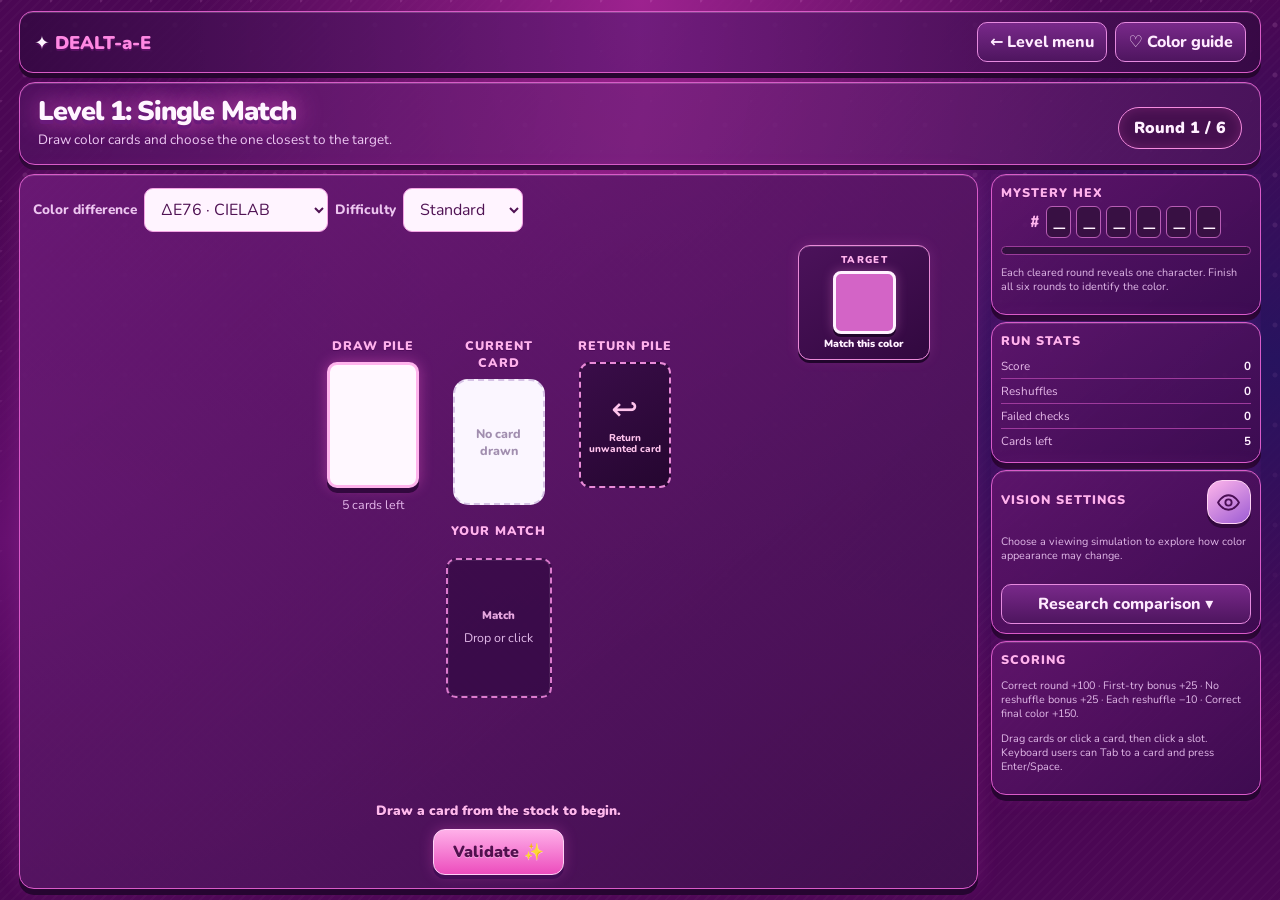
==== level1.html @ 0dc48c2c "Add files via upload Initial DEALT-a-E prototype." ====
<!doctype html><html lang="en"><head><meta charset="utf-8"><meta name="viewport" content="width=device-width,initial-scale=1"><title>DEALT-a-E — Level 1</title><link rel="stylesheet" href="style.css"></head><body class="vis-normal"><svg aria-hidden="true" width="0" height="0" style="position:absolute"><filter id="protanopia"><feColorMatrix type="matrix" values=".567 .433 0 0 0 .558 .442 0 0 0 0 .242 .758 0 0 0 0 0 1 0"/></filter><filter id="deuteranopia"><feColorMatrix type="matrix" values=".625 .375 0 0 0 .7 .3 0 0 0 0 .3 .7 0 0 0 0 0 1 0"/></filter><filter id="tritanopia"><feColorMatrix type="matrix" values=".95 .05 0 0 0 0 .433 .567 0 0 0 .475 .525 0 0 0 0 0 1 0"/></filter></svg><main class="game-shell" id="game" data-level="1"><header class="topbar"><a class="brand-mini" href="index.html">✦ <span>DEALT-a-E</span></a><div class="top-actions"><a class="small-button" href="index.html">← Level menu</a><button class="small-button" id="help-button">♡ Color guide</button></div></header><section class="game-heading"><div><h1>Level 1: Single Match</h1><p>Draw color cards and choose the one closest to the target.</p></div><div class="round-pill">Round <span id="round-label">1</span> / 6</div></section><div class="layout"><section class="board" id="board"><div class="controls-row"><label class="control-label" for="formula">Color difference</label><select id="formula"><option value="de76">ΔE76 · CIELAB</option><option value="de00">CIEDE2000 · ΔE00</option></select><label class="control-label" for="difficulty">Difficulty</label><select id="difficulty"><option value="easy">Easy</option><option value="standard" selected>Standard</option><option value="challenge">Challenge</option></select></div><div id="play-area"></div><div class="feedback" id="feedback" role="status" aria-live="polite"></div><div class="actions" id="actions"><button class="button primary" id="validate">Validate ✨</button></div></section><aside class="sidebar"><section class="sidebar-card"><div class="section-label">Mystery hex</div><div class="hex-chips" id="hex-chips"></div><div class="progress-track"><span id="progress-fill" style="width:0%"></span></div><p class="mini-note">Each cleared round reveals one character. Finish all six rounds to identify the color.</p></section><section class="sidebar-card"><div class="section-label">Run stats</div><div class="stat-line"><span>Score</span><b id="score">0</b></div><div class="stat-line"><span>Reshuffles</span><b id="reshuffles">0</b></div><div class="stat-line"><span>Failed checks</span><b id="failures">0</b></div><div class="stat-line"><span>Cards left</span><b id="stock-stat">0</b></div></section><section class="sidebar-card vision-card"><div class="vision-heading"><div class="section-label">Vision settings</div><button class="eye-button" id="vision-toggle" aria-expanded="false" aria-controls="vision-menu" aria-label="Open color vision simulation menu" title="Color vision settings"><svg viewBox="0 0 24 24" width="25" height="25" aria-hidden="true" fill="none" stroke="currentColor" stroke-width="1.8" stroke-linecap="round" stroke-linejoin="round"><path d="M2 12s3.6-7 10-7 10 7 10 7-3.6 7-10 7S2 12 2 12Z"/><circle cx="12" cy="12" r="3"/></svg></button></div><p class="mini-note">Choose a viewing simulation to explore how color appearance may change.</p><div class="vision-menu" id="vision-menu" hidden><label class="control-label" for="vision">Viewing mode</label><select id="vision" style="width:100%;margin:8px 0"><option value="normal">Normal view · no simulation</option><option value="protanopia">Protanopia</option><option value="deuteranopia">Deuteranopia</option><option value="tritanopia">Tritanopia</option><option value="grayscale">Grayscale</option></select><div class="vision-description" id="vision-description" aria-live="polite">Normal view shows colors without a simulation.</div><div class="vision-bonus" id="vision-bonus">Choose a non-normal mode to activate the +25 points per successful round challenge bonus.</div><p class="mini-note">These are simplified simulations for learning and play, not exact representations of an individual's vision or a diagnostic tool.</p></div><button class="small-button" id="research-toggle" style="width:100%;margin-top:10px">Research comparison ▾</button><div class="research-panel" id="research-panel"><h3>Color comparison</h3><p>Numerical rankings are computed from the same candidate colors. This is an exploratory comparison, not a clinical vision test.</p><div id="research-results" class="research-results">Choose or place a card to compare distances.</div><p id="research-summary"></p></div></section><section class="sidebar-card"><div class="section-label">Scoring</div><p class="mini-note">Correct round +100 · First-try bonus +25 · No reshuffle bonus +25 · Each reshuffle −10 · Correct final color +150.</p><p class="mini-note">Drag cards or click a card, then click a slot. Keyboard users can Tab to a card and press Enter/Space.</p></section></aside></div></main><div class="modal-backdrop" id="modal"><section class="modal-card"><div class="close-row"><button class="small-button" id="close-modal">Close ×</button></div><div id="modal-content"></div></section></div><script src="game.js"></script></body></html>
---- style.css ----
@import url('https://fonts.googleapis.com/css2?family=Nunito:wght@400;600;700;800;900&display=swap');
:root{--ink:#352746;--muted:#776b88;--pink:#ff9bc9;--pink2:#ffd0e6;--lav:#c9b5ff;--blue:#b8e7ff;--mint:#b9f4df;--cream:#fffaff;--line:#eadcf3;--shadow:0 12px 30px #7d56951c;--radius:22px}*{box-sizing:border-box}body{margin:0;font-family:Nunito,system-ui,sans-serif;color:var(--ink);background:radial-gradient(ellipse at 10% 0%,#ffe1f0 0,transparent 42%),radial-gradient(ellipse at 90% 20%,#e3d9ff 0,transparent 40%),#f9f6ff;min-height:100vh}button,a,select{font:inherit}button{cursor:pointer}a{color:inherit;text-decoration:none}.home-shell{max-width:1000px;margin:auto;padding:50px 22px 35px;text-align:center}.eyebrow{font-size:.78rem;font-weight:900;letter-spacing:.16em;color:#a05b91}.logo-mark{display:flex;justify-content:center;align-items:center;gap:8px;margin:24px auto 12px}.logo-mark span{display:grid;place-items:center;width:66px;height:88px;border:3px solid white;border-radius:15px;background:linear-gradient(145deg,#fff,#ffd6ea);box-shadow:0 7px 0 #e7b4d1,0 13px 25px #805a9a22;font-size:2.3rem;font-weight:900;color:#b84f90;transform:rotate(-8deg)}.logo-mark span+span{background:linear-gradient(145deg,#fff,#dcd0ff);color:#7056b7;transform:rotate(8deg)}h1{font-size:clamp(2.5rem,7vw,4.5rem);line-height:1;margin:15px 0 8px;font-weight:900;letter-spacing:-.055em}.subtitle{margin:0;color:#9c5d99;font-weight:800;font-size:1.2rem}.intro{color:var(--muted);margin:15px auto 30px}.level-grid{display:grid;grid-template-columns:repeat(4,minmax(0,1fr));gap:14px;text-align:left}.level-card{position:relative;display:flex;flex-direction:column;gap:7px;padding:19px 15px;border:1px solid #fff;border-radius:20px;background:#ffffffbd;box-shadow:var(--shadow);transition:transform .18s,box-shadow .18s}.level-card:hover{transform:translateY(-4px);box-shadow:0 18px 32px #7d56952a}.level-number{font-size:.75rem;font-weight:900;color:#a18bb6}.level-icon{font-size:1.8rem;color:#c15d9a}.level-card strong{font-size:1rem}.level-card small{color:var(--muted);line-height:1.4}.home-actions{display:flex;justify-content:center;gap:10px;flex-wrap:wrap;margin:24px}.fine-print{font-size:.78rem;color:#9689a4}.button{border:0;border-radius:999px;padding:11px 19px;font-weight:900;box-shadow:0 4px 0 #d8c7e7;transition:transform .15s}.button:active{transform:translateY(2px);box-shadow:0 2px 0 #d8c7e7}.primary{background:linear-gradient(135deg,#ffacd2,#d4bfff);color:#43294f}.secondary{background:white;color:#6f5681;border:1px solid var(--line)}.game-shell{max-width:1120px;margin:auto;padding:22px 20px 50px}.topbar{display:flex;justify-content:space-between;align-items:center;gap:12px;flex-wrap:wrap;margin-bottom:18px}.brand-mini{font-weight:900;font-size:1.15rem}.brand-mini span{color:#bd5e9c}.top-actions{display:flex;gap:8px;flex-wrap:wrap}.small-button{border:1px solid var(--line);background:#ffffffc9;border-radius:999px;padding:8px 13px;font-weight:800;color:#6e5781}.game-heading{display:flex;justify-content:space-between;align-items:end;gap:12px;flex-wrap:wrap;margin-bottom:18px}.game-heading h1{font-size:clamp(1.8rem,4vw,2.7rem);margin:0 0 5px;letter-spacing:-.04em}.game-heading p{margin:0;color:var(--muted)}.round-pill{border-radius:999px;padding:9px 15px;background:#fff;border:1px solid var(--line);font-weight:900;white-space:nowrap}.layout{display:grid;grid-template-columns:minmax(0,1fr) 280px;gap:17px;align-items:start}.board,.sidebar-card{border:1px solid #fff;border-radius:var(--radius);background:#ffffffb8;box-shadow:var(--shadow);padding:19px}.board{min-height:460px}.section-label{font-size:.78rem;letter-spacing:.08em;text-transform:uppercase;color:#9079a5;font-weight:900;margin-bottom:10px}.controls-row{display:flex;gap:10px;align-items:center;flex-wrap:wrap;margin-bottom:18px}.control-label{font-size:.85rem;font-weight:800;color:var(--muted)}select{border:1px solid var(--line);background:#fff;border-radius:12px;padding:9px 12px;color:var(--ink);max-width:100%}.deck-row{display:flex;align-items:flex-start;justify-content:center;gap:20px;flex-wrap:wrap;margin:14px 0 24px}.deck-zone{width:132px;text-align:center}.deck-zone .section-label{margin-bottom:8px}.stock-card,.color-card{position:relative;border:3px solid white;border-radius:15px;background:#fff;box-shadow:0 6px 0 #e7d5ef,0 10px 18px #7d56951b;min-height:145px;width:100px;overflow:hidden;cursor:pointer;transition:transform .15s,box-shadow .15s}.stock-card{width:100px;margin:auto;background:#fff url('assets/card-back.svg') center/100% 100% no-repeat;display:grid;place-items:center;color:transparent;font-size:0;font-weight:900;padding:0}.stock-card:focus-visible,.color-card:focus-visible,.slot:focus-visible,button:focus-visible{outline:3px solid #8d6add;outline-offset:3px}.stock-card:hover,.color-card:hover{transform:translateY(-3px)}.color-card{display:flex;flex-direction:column;align-items:stretch;padding:6px;gap:6px;touch-action:manipulation}.swatch{height:94px;border-radius:9px;border:1px solid #00000012;background:#ddd}.color-meta{font-size:.7rem;color:#74627f;font-weight:900;text-align:center;line-height:1.2}.stock-count{font-size:.78rem;color:var(--muted);margin-top:8px}.slot-row{display:flex;justify-content:center;align-items:flex-start;gap:12px;flex-wrap:wrap;margin:12px 0 20px}.slot{display:flex;flex-direction:column;align-items:center;justify-content:center;gap:6px;width:112px;min-height:155px;border:2px dashed #d7c3e6;border-radius:16px;background:#fbf6ff;cursor:pointer;padding:7px;position:relative}.slot small{font-weight:900;color:#9b85ac;font-size:.7rem;text-align:center}.slot.filled{border-style:solid;background:#fff}.slot .color-card{width:86px;min-height:126px;cursor:grab}.slot .swatch{height:77px}.slot .color-meta{font-size:.62rem}.target-swatch{width:92px;height:92px;border:4px solid white;border-radius:17px;box-shadow:0 5px 0 #e6d3ed,0 8px 14px #7d56951b;margin:8px auto}.target-label{text-align:center;font-weight:900;margin:5px}.target-note{text-align:center;color:var(--muted);font-size:.85rem}.target-grid{display:flex;gap:15px;justify-content:center;flex-wrap:wrap;margin:14px 0}.target-item{padding:12px;background:#fff;border-radius:17px;border:1px solid var(--line);min-width:132px;text-align:center}.target-item .target-swatch{width:68px;height:68px;margin:8px auto}.actions{display:flex;justify-content:center;gap:9px;flex-wrap:wrap;margin-top:18px}.feedback{min-height:28px;text-align:center;margin:14px 0 0;font-weight:900;color:#7b5c95}.feedback.good{color:#278b6e}.feedback.bad{color:#b34b83}.sidebar-card+.sidebar-card{margin-top:13px}.stat-line{display:flex;justify-content:space-between;gap:10px;padding:7px 0;border-bottom:1px solid #f0e7f5;font-size:.88rem}.stat-line:last-child{border-bottom:0}.stat-line span{color:var(--muted)}.hex-chips{display:flex;gap:5px;justify-content:center;align-items:center;margin:12px 0}.hex-prefix{font-weight:900;color:#9079a5;margin-right:1px}.hex-chip{display:grid;place-items:center;width:25px;height:34px;border-radius:8px;background:#f3eaff;border:1px solid #e2d2f1;font-weight:900}.hex-chip.revealed{background:#ffd8ec;color:#8c3e78}.mini-note{font-size:.78rem;color:var(--muted);line-height:1.5}.research-panel{display:none;margin-top:14px;padding:13px;border-radius:14px;background:#f7f0ff;border:1px solid #e8dcf6}.research-panel.visible{display:block}.research-panel h3{margin:0 0 8px;font-size:.95rem}.research-panel p{font-size:.8rem;color:var(--muted);line-height:1.45}.research-results{font-size:.82rem;line-height:1.6;overflow-wrap:anywhere}.matrix{display:grid;grid-template-columns:repeat(3,minmax(65px,100px));gap:8px;justify-content:center;margin:20px auto}.matrix .slot{width:100%;min-height:120px}.matrix .slot.fixed{border-style:solid;background:#f4edff;cursor:default}.matrix .slot.fixed .swatch{width:72px;height:72px;border-radius:10px}.matrix .slot.fixed small{color:#79638f}.choice-lineup{display:flex;gap:10px;justify-content:center;flex-wrap:wrap;margin:15px 0}.choice-lineup .color-card{width:85px;min-height:125px}.choice-lineup .swatch{height:78px}.progress-track{height:7px;background:#eee4f6;border-radius:99px;overflow:hidden;margin:8px 0}.progress-track span{display:block;height:100%;background:linear-gradient(90deg,#ff9bc9,#b9a4ff);border-radius:99px;transition:width .3s}.modal-backdrop{position:fixed;inset:0;background:#3423448c;display:none;place-items:center;padding:18px;z-index:10}.modal-backdrop.visible{display:grid}.modal-card{width:min(580px,100%);max-height:85vh;overflow:auto;padding:24px;background:#fffaff;border-radius:24px;box-shadow:0 20px 70px #26133655}.modal-card h2{margin-top:0}.modal-card p,.modal-card li{line-height:1.6;color:#695b77}.modal-card .close-row{display:flex;justify-content:flex-end}.empty-state{text-align:center;padding:35px 10px}.empty-state .big-emoji{font-size:3rem}.empty-state h2{font-size:1.7rem}.vis-protanopia .swatch,.vis-protanopia .target-swatch{filter:url(#protanopia)}.vis-deuteranopia .swatch,.vis-deuteranopia .target-swatch{filter:url(#deuteranopia)}.vis-tritanopia .swatch,.vis-tritanopia .target-swatch{filter:url(#tritanopia)}.vis-grayscale .swatch,.vis-grayscale .target-swatch{filter:grayscale(1)}.vis-normal .swatch,.vis-normal .target-swatch{filter:none}@media(max-width:800px){.level-grid{grid-template-columns:repeat(2,minmax(0,1fr))}.layout{grid-template-columns:1fr}.sidebar{display:grid;grid-template-columns:repeat(2,minmax(0,1fr));gap:12px}.sidebar-card+.sidebar-card{margin-top:0}.board{padding:14px}}@media(max-width:480px){.home-shell{padding-top:30px}.level-grid{gap:9px}.level-card{padding:14px 12px}.level-card strong{font-size:.9rem}.level-card small{font-size:.74rem}.game-shell{padding:14px 10px 35px}.board,.sidebar-card{padding:13px}.sidebar{grid-template-columns:1fr}.deck-zone{width:105px}.stock-card{width:88px;min-height:125px}.slot{width:95px;min-height:140px}.slot .color-card{width:75px}.matrix{grid-template-columns:repeat(3,minmax(60px,86px));gap:5px}.matrix .slot{min-height:106px}.matrix .slot.fixed .swatch{width:60px;height:60px}}

.level-card.locked{opacity:.55;filter:saturate(.55);cursor:not-allowed;background:#f3eef7;box-shadow:none;border:1px dashed #d7c8e3}.level-card.locked:hover{transform:none;box-shadow:none}.level-card.locked .level-icon{color:#9c8daa}

/* Selection clarity and educational vision menu */
.color-card.chosen{outline:4px solid #a65ec0;outline-offset:3px;box-shadow:0 0 0 7px #e9d7ff,0 10px 22px #8e5db044;transform:translateY(-4px);z-index:2}
.slot .color-card.chosen{outline-offset:1px}
.vision-heading{display:flex;align-items:center;justify-content:space-between;gap:10px}
.vision-heading .section-label{margin:0}
.eye-button{display:grid;place-items:center;width:44px;height:44px;border:1px solid #e2d2f1;border-radius:15px;background:linear-gradient(145deg,#fff,#f1e6ff);color:#8a5aa5;box-shadow:0 3px 0 #e1cce9}
.eye-button:hover{background:#f7e8ff;transform:translateY(-1px)}
.eye-button:focus-visible{outline:3px solid #8d6add;outline-offset:3px}
.vision-menu{margin-top:12px;padding:12px;border:1px solid #e8dcf6;border-radius:15px;background:#fffaff}
.vision-menu[hidden]{display:none}
.vision-description{font-size:.84rem;line-height:1.5;color:#5f4c70;background:#f7f0ff;border-radius:12px;padding:10px;margin:8px 0}
.vision-bonus{font-size:.82rem;font-weight:900;color:#7d4d9b;line-height:1.45}

/* Empty-stock and current-card states */
.stock-card.stock-empty{background:#fffaff;border:2px dashed #c9b5ff;box-shadow:0 5px 0 #e7d5ef,0 10px 18px #7d56951b;color:#9b65b5;font-size:2.5rem;display:grid;place-items:center;cursor:pointer}
.stock-card.stock-empty span{line-height:1;transition:transform .2s}
.stock-card.stock-empty:hover span{transform:rotate(45deg)}
.current-empty{width:100px;min-height:145px;margin:auto;display:grid;place-items:center;border:2px dashed #e4d9ec;border-radius:15px;color:#c2b4ce;background:#ffffff70;font-size:1.8rem}
.drawn-tray{display:flex;gap:8px;justify-content:center;flex-wrap:wrap;margin:0 auto 18px;max-width:650px}
.drawn-label{text-align:center}
@media(max-width:480px){.current-empty{width:88px;min-height:125px}}


/* Final mystery-hex challenge and first-time hexadecimal tutorial */
.final-code{display:inline-block;margin:14px auto 8px;padding:12px 22px;border:2px solid #dfc5f5;border-radius:16px;background:linear-gradient(135deg,#fff7fc,#f0e8ff);color:#4d3768;font:800 clamp(1.8rem,5vw,2.5rem)/1.2 ui-monospace,SFMono-Regular,Menlo,monospace;letter-spacing:.12em;box-shadow:0 8px 22px #8f69b51c}
.hex-tutorial-backdrop{position:fixed;inset:0;z-index:9999;display:grid;place-items:center;padding:18px;background:#21162dcc;backdrop-filter:blur(5px)}
.hex-tutorial-card{position:relative;width:min(540px,100%);max-height:min(90vh,760px);overflow:auto;padding:26px;border:1px solid #ead8fa;border-radius:24px;background:#fffaff;color:#332544;box-shadow:0 24px 80px #120b25aa;text-align:center}
.hex-tutorial-card h2{margin:8px 0 10px;color:#65408a}.hex-tutorial-card p{line-height:1.55}.hex-tutorial-close{position:absolute;right:12px;top:10px;border:0;background:transparent;color:#765c88;font-size:1.8rem;cursor:pointer}
.hex-tutorial-code{display:flex;justify-content:center;align-items:center;gap:7px;margin:18px 0 0;font:800 2rem/1.3 ui-monospace,SFMono-Regular,Menlo,monospace}.hex-hash{color:#806b91}.hex-pair{min-width:76px;padding:8px 10px;border-radius:12px;background:#f4effa}.red-pair{color:#b82f55;background:#ffe7ef}.green-pair{color:#22764a;background:#e1f8e9}.blue-pair{color:#345fbd;background:#e5edff}.hex-tutorial-arrows{display:block;width:100%;height:54px;color:#9876ad;margin:0 auto}.hex-tutorial-labels{display:grid;grid-template-columns:repeat(3,minmax(0,1fr));gap:8px;margin:0 0 14px}.hex-tutorial-labels div{display:flex;flex-direction:column;gap:3px;padding:10px 4px;border-radius:12px;background:#f8f2fc;font-size:.86rem}.hex-tutorial-labels div:nth-child(1) b{color:#b82f55}.hex-tutorial-labels div:nth-child(2) b{color:#22764a}.hex-tutorial-labels div:nth-child(3) b{color:#345fbd}.hex-tutorial-labels span{color:#766984;font-size:.75rem}.hex-tutorial-done{margin-top:10px}
@media(max-width:440px){.hex-tutorial-card{padding:22px 15px}.hex-pair{min-width:58px;font-size:1.65rem}.hex-tutorial-labels{gap:4px}.hex-tutorial-labels div{font-size:.75rem}}

/* Level 2: correct target matches stay locked while the player fixes remaining slots. */
.slot.locked {
  border: 2px solid #55b889;
  background: linear-gradient(145deg, #effcf5, #e4f8ed);
  box-shadow: 0 0 0 3px rgba(85, 184, 137, .15);
  cursor: default;
}
.slot.locked > small { color: #24794e; font-weight: 800; }
.slot.locked .color-card { cursor: default; }

/* Level 2: preserve correct target matches while players fix the remaining pairings. */
.slot.locked {
  border: 2px solid #55b889;
  background: linear-gradient(145deg, #effcf5, #e4f8ed);
  box-shadow: 0 0 0 3px rgba(85, 184, 137, .15);
  cursor: default;
}
.slot.locked > small { color: #24794e; font-weight: 800; }
.slot.locked .color-card { cursor: default; }


/* GAME-TABLE REDESIGN: immersive bubblegum solitaire, with a patterned felt surface */
:root{--ink:#fff1ff;--muted:#e1b9e8;--pink:#ff69d0;--pink2:#ffb7e9;--lav:#b98bff;--blue:#7ceaff;--mint:#a4ffe0;--cream:#fff8ff;--line:#c44db8;--shadow:0 12px 30px #21062670;--radius:20px}
body{color:var(--ink);background-color:#4b0754;background-image:radial-gradient(ellipse at 50% 0%,#9d228f 0,transparent 50%),radial-gradient(ellipse at 0% 60%,#65106f 0,transparent 45%),radial-gradient(ellipse at 100% 40%,#27135f 0,transparent 48%),repeating-linear-gradient(135deg,#ffffff05 0 2px,transparent 2px 7px);background-attachment:fixed}
body:before{content:"";position:fixed;inset:0;pointer-events:none;opacity:.14;background-image:radial-gradient(circle at 25px 25px,#ffb5ef 2px,transparent 3px),radial-gradient(circle at 0 0,#ffb5ef 2px,transparent 3px);background-size:50px 50px;mask-image:linear-gradient(#000,transparent 85%)}
.home-shell{position:relative;max-width:1160px;padding-top:34px}.eyebrow{color:#ffc7f5;text-shadow:0 0 14px #ff4ad9}.logo-mark span{border:3px solid #fff2ff;border-radius:12px;background:linear-gradient(145deg,#ff9de7,#7f31a5);box-shadow:0 5px 0 #4d155b,0 0 20px #ff61d8;font-family:Georgia,serif;color:white;text-shadow:0 2px 7px #4b0754}.logo-mark span+span{background:linear-gradient(145deg,#d3b2ff,#6b41be);color:white}
h1{color:#fff5ff;text-shadow:0 4px 0 #6a1a7b,0 0 26px #ff66d6;letter-spacing:-.045em}.subtitle{color:#ff9fe8;text-shadow:0 0 12px #fa43cb}.intro{color:#f1c8f2}.level-card{border:1px solid #ffb9ef;background:linear-gradient(145deg,#8e238fdf,#48125fe8);box-shadow:0 5px 0 #350b49,0 0 0 3px #ff8ce51c,inset 0 1px 0 #ffffff55;color:#fff5ff;border-radius:15px}.level-card:hover{box-shadow:0 7px 0 #350b49,0 0 24px #ff6bd5aa;transform:translateY(-3px)}.level-number{color:#ffb9ed}.level-icon{color:#80edff;text-shadow:0 0 12px #ff7ad9}.level-card small{color:#f0c8f4}.level-card.locked{background:#32113fc9;border-color:#7e4688;color:#b39ab9;box-shadow:none}.button{border-radius:12px;border:1px solid #ffd0f6;box-shadow:0 4px 0 #420d56,0 0 14px #ff5ad844;text-shadow:0 1px 0 #fff6}.primary{background:linear-gradient(180deg,#ffb0e9,#ec4dbd);color:#51104e}.secondary,.small-button{background:linear-gradient(180deg,#79298a,#4e155f);color:#ffeaff;border:1px solid #e68adf}.fine-print{color:#dcb8e7}
.game-shell{position:relative;max-width:1380px;padding:18px 22px 42px}.topbar{padding:10px 14px;border:1px solid #d85ac6;border-radius:14px;background:linear-gradient(90deg,#350943df,#6b1c7adf,#350943df);box-shadow:0 5px 0 #26052f, inset 0 1px 0 #ffffff30}.brand-mini{color:#fff4ff;text-shadow:0 2px 0 #571061}.brand-mini span{color:#ff88e3}.small-button{border-radius:10px;padding:8px 12px}.game-heading{padding:15px 18px;margin-bottom:15px;border:1px solid #d75cc8;border-radius:16px;background:linear-gradient(100deg,#50115fdc,#78217ed9,#4a155bdc);box-shadow:0 5px 0 #2e0839,inset 0 1px 0 #ffffff2b}.game-heading h1{font-size:clamp(1.65rem,4vw,2.5rem)}.game-heading p{color:#eec8f3}.round-pill{color:#fff0ff;background:#46104f;border:1px solid #f58bdf;box-shadow:inset 0 0 12px #ff5ad833}
.layout{grid-template-columns:minmax(0,1fr) 260px;gap:16px}.board,.sidebar-card{border:1px solid #d95bc9;border-radius:15px;background:linear-gradient(145deg,#63166edb,#3d0c50e8);box-shadow:0 6px 0 #260531,0 0 22px #ff5de622,inset 0 1px 0 #ffffff25;color:#fff1ff}.board{min-height:510px;padding:20px;background-image:linear-gradient(145deg,#6c1a77e8,#41104feF),repeating-linear-gradient(45deg,#ffffff05 0 2px,transparent 2px 7px)}.section-label{color:#ffb1ec;text-shadow:0 1px 0 #4d0a59}.control-label{color:#edc6f0}select{color:#501354;background:#fff4ff;border:1px solid #f3a5e4;border-radius:9px}.deck-row{gap:30px;margin:22px 0 28px}.deck-zone{width:132px}.stock-card,.color-card{border:3px solid #fff1ff;border-radius:10px;box-shadow:0 5px 0 #32083e,0 10px 18px #18051c80;background-color:#fff8ff}.stock-card{border-color:#ffb4ed;box-shadow:0 5px 0 #32083e,0 0 14px #ff65d866}.stock-count{color:#e4b7eb}.current-empty{border:2px dashed #e37ad3;color:#b968bc;background:#31083d99;border-radius:10px}.stock-card.stock-empty{background:#34083f;border:2px dashed #f58de0;color:#ff9be6}.color-card{padding:5px;border-color:#fff4ff}.swatch{border-radius:5px}.color-meta{color:#62205f}.color-card.chosen{outline:4px solid #72f1ff;outline-offset:3px;box-shadow:0 0 0 7px #ff72d755,0 0 24px #65eaffaa;transform:translateY(-5px)}.slot-row{gap:15px;margin:18px 0 25px}.slot{border:2px dashed #dc7bce;border-radius:10px;background:#2c083c99;color:#ffeaff;box-shadow:inset 0 0 0 1px #ffffff12}.slot small{color:#e6a7df}.slot.filled{background:#43104f;border-color:#ffb1e9}.slot.locked{border-color:#71f4bd;background:linear-gradient(145deg,#144e4b,#164039);box-shadow:0 0 0 2px #71f4bd30}.slot.locked>small{color:#9bffdc}.target-swatch{border-radius:9px;border:3px solid #fff0ff;box-shadow:0 4px 0 #33093d,0 0 13px #ff7ad955}.target-label{color:#fff0ff}.target-note{color:#e6c2ed}.target-item{background:#45104f;border:1px solid #d95bc9;color:#fff0ff;border-radius:11px;box-shadow:0 4px 0 #2b0637}.target-item .target-swatch{border-width:3px}.actions{margin-top:22px}.feedback{color:#ffb8ec;text-shadow:0 1px 0 #3c0649}.feedback.good{color:#9dffdb}.feedback.bad{color:#ff9ac8}.sidebar-card+.sidebar-card{margin-top:14px}.stat-line{border-bottom-color:#9e3a9d;color:#fff0ff}.stat-line span{color:#e6b9e9}.hex-chip{background:#381043;border:1px solid #b85db5;color:#fff2ff;border-radius:6px}.hex-chip.revealed{background:linear-gradient(145deg,#ffb3e9,#e957bd);color:#50104d;border-color:#ffd7f4}.hex-prefix{color:#ffb5ef}.progress-track{background:#32103f;border:1px solid #9b3c9b;height:9px}.progress-track span{background:linear-gradient(90deg,#ff73d2,#9d8bff,#71edff)}.research-panel{background:#3a0d48;border-color:#aa49a7}.research-panel h3,.research-results{color:#fff0ff}.research-panel p{color:#e5bde9}.vision-menu{background:#3d0c4b;border-color:#a943a8}.vision-description{background:#53165e;color:#f6dff8}.vision-bonus{color:#8df4ff}.eye-button{background:linear-gradient(145deg,#ffb6eb,#9c5bd3);border-color:#ffd3f5;color:#4a0e55;box-shadow:0 4px 0 #31083d}.modal-backdrop{background:#16051dd9;backdrop-filter:blur(8px)}.modal-card,.hex-tutorial-card{background:linear-gradient(145deg,#641774,#350941);color:#fff0ff;border:1px solid #e96ad2;box-shadow:0 12px 0 #1e0428,0 0 35px #ff57d755}.modal-card h2,.hex-tutorial-card h2{color:#ffb6ed}.modal-card p,.modal-card li,.hex-tutorial-card p{color:#f0d2f2}.hex-tutorial-code{color:#fff0ff}.hex-pair{background:#51125d;color:#fff0ff}.red-pair{color:#ffb5c9;background:#671b4b}.green-pair{color:#a8ffda;background:#164b43}.blue-pair{color:#a8dfff;background:#20366b}.hex-tutorial-labels div{background:#51125d}.hex-tutorial-labels span{color:#e4b9eb}.hex-tutorial-arrows{color:#ffb6ed}.empty-state{color:#fff0ff}.empty-state p{color:#e8c0ed}
@media(max-width:800px){.layout{grid-template-columns:1fr}.sidebar{grid-template-columns:repeat(2,minmax(0,1fr))}.game-shell{padding:12px}.board{min-height:420px}}
@media(max-width:480px){.game-shell{padding:8px}.topbar{padding:9px}.game-heading{padding:12px}.board,.sidebar-card{padding:12px}.deck-row{gap:12px}.deck-zone{width:100px}.slot{width:92px;min-height:130px}.stock-card{width:82px;min-height:120px}.current-empty{width:82px;min-height:120px}.color-card{gap:4px;padding:4px}.slot .color-card{width:73px}.slot .swatch{height:68px}.sidebar{grid-template-columns:1fr}}
/* Main menu: keep level progression inside a dedicated level-select screen. */
.main-menu-actions{margin:30px auto 22px;flex-direction:column;align-items:center;gap:13px}.play-button{min-width:min(320px,90vw);padding:15px 25px;font-size:1.08rem;letter-spacing:.02em}.main-menu-actions .secondary{min-width:min(270px,85vw)}.levels-dialog{width:min(900px,calc(100% - 28px));max-width:none;max-height:88vh;overflow:auto;padding:25px;border:2px solid #ffb9ef;border-radius:24px;color:#fff5ff;background:radial-gradient(ellipse at 15% 0%,#a83c9a 0,transparent 48%),linear-gradient(145deg,#521263,#260b3a);box-shadow:0 24px 90px #16041dcc,0 0 0 4px #ff8ce52b}.levels-dialog::backdrop{background:#16051dcc;backdrop-filter:blur(7px)}.levels-heading{display:flex;justify-content:space-between;align-items:flex-start;gap:15px;margin-bottom:18px}.levels-heading .eyebrow{margin:0 0 6px}.levels-heading h2{font-size:clamp(1.7rem,4vw,2.4rem);margin:0;text-shadow:0 3px 0 #421052,0 0 18px #ff61d8}.levels-intro{margin:8px 0 0;color:#f1c8f2}.levels-dialog .level-grid{grid-template-columns:repeat(2,minmax(0,1fr));gap:13px}.levels-dialog .level-card{min-height:140px}.levels-dialog .dialog-close{position:static;flex:none;width:38px;height:38px;border:1px solid #ffb9ef;border-radius:50%;background:#74257f;color:#fff;font-size:1.7rem;line-height:1}.level-legend{display:flex;gap:15px;flex-wrap:wrap;margin:18px 0 0;color:#eac8f0;font-size:.8rem}.levels-dialog form{margin:0}@media(max-width:520px){.levels-dialog{padding:17px}.levels-dialog .level-grid{grid-template-columns:1fr}.levels-dialog .level-card{min-height:112px}.level-legend{flex-direction:column;gap:6px}}

/* Viewport-fit pass: title screen and level picker stay fully visible without page scrolling. */
html, body.home { width:100%; height:100%; min-height:0; }
body.home { overflow:hidden; }
.home-shell {
  width:min(100%, 1080px);
  height:100svh;
  min-height:0;
  display:flex;
  flex-direction:column;
  justify-content:center;
  align-items:center;
  padding:clamp(12px, 3vh, 30px) clamp(14px, 3vw, 30px);
  overflow:hidden;
}
.home-shell .eyebrow { margin:0; font-size:clamp(.62rem, 1.2vw, .78rem); }
.logo-mark { margin:clamp(8px, 2vh, 18px) auto 5px; }
.logo-mark span { width:clamp(42px, 5vw, 58px); height:clamp(56px, 7vh, 74px); font-size:clamp(1.6rem, 3vw, 2.1rem); }
.home-shell h1 { font-size:clamp(2.25rem, 6.2vh, 4rem); margin:clamp(6px, 1.5vh, 13px) 0 5px; }
.home-shell .subtitle { font-size:clamp(.95rem, 2.2vh, 1.2rem); }
.home-shell .intro { margin:clamp(7px, 1.8vh, 16px) auto clamp(10px, 2.4vh, 22px); font-size:clamp(.82rem, 1.8vh, 1rem); }
.main-menu-actions { margin:clamp(8px, 2vh, 18px) auto; gap:clamp(7px, 1.4vh, 12px); }
.play-button { padding:clamp(10px, 1.8vh, 14px) 24px; }
.main-menu-actions .secondary { padding:clamp(8px, 1.5vh, 11px) 20px; }
.home-shell .fine-print { margin:clamp(5px, 1.3vh, 12px) 0 0; font-size:clamp(.62rem, 1.3vh, .76rem); }
.levels-dialog {
  width:min(900px, calc(100vw - 32px));
  max-height:calc(100svh - 28px);
  overflow:hidden;
  padding:clamp(14px, 2.5vh, 24px);
}
.levels-dialog form { display:flex; flex-direction:column; min-height:0; }
.levels-heading { margin-bottom:clamp(8px, 1.6vh, 15px); }
.levels-heading h2 { font-size:clamp(1.45rem, 4vh, 2.2rem); }
.levels-intro { margin:5px 0 0; font-size:clamp(.76rem, 1.6vh, .92rem); }
.levels-dialog .level-grid { grid-template-columns:repeat(2,minmax(0,1fr)); gap:clamp(8px, 1.5vh, 13px); }
.levels-dialog .level-card { min-height:clamp(88px, 15vh, 128px); padding:clamp(10px, 1.8vh, 16px); gap:4px; }
.levels-dialog .level-icon { font-size:clamp(1.25rem, 2.8vh, 1.8rem); }
.levels-dialog .level-card strong { font-size:clamp(.85rem, 1.8vh, 1rem); }
.levels-dialog .level-card small { font-size:clamp(.68rem, 1.5vh, .82rem); }
.level-legend { margin:clamp(8px, 1.6vh, 15px) 0 0; font-size:clamp(.68rem, 1.4vh, .8rem); }
@media (max-height:650px) {
  .home-shell { padding-top:8px; padding-bottom:8px; }
  .logo-mark { margin:5px auto 2px; }
  .logo-mark span { width:38px; height:50px; }
  .home-shell h1 { font-size:2.15rem; margin:5px 0 3px; }
  .home-shell .intro { margin:5px auto 8px; }
  .main-menu-actions { gap:6px; margin:6px auto; }
  .play-button,.main-menu-actions .secondary { padding:7px 18px; }
  .home-shell .fine-print { margin-top:4px; }
  .levels-dialog { padding:12px 16px; }
  .levels-dialog .level-card { min-height:82px; }
  .levels-heading { margin-bottom:7px; }
  .level-legend { margin-top:7px; }
}
@media (max-width:520px) {
  .home-shell { padding-left:12px; padding-right:12px; }
  .levels-dialog { width:calc(100vw - 20px); padding:12px; }
  .levels-dialog .level-grid { grid-template-columns:repeat(2,minmax(0,1fr)); gap:7px; }
  .levels-dialog .level-card { min-height:clamp(78px, 13vh, 105px); padding:8px; }
  .levels-dialog .level-number { font-size:.65rem; }
  .levels-dialog .level-card small { line-height:1.2; }
  .level-legend { flex-direction:row; gap:8px; }
}
@media (max-height:500px) and (orientation:landscape) {
  .home-shell { padding:5px 14px; }
  .home-shell .eyebrow { font-size:.58rem; }
  .logo-mark { display:none; }
  .home-shell h1 { font-size:2rem; margin:3px 0; }
  .home-shell .intro { margin:4px auto; }
  .main-menu-actions { flex-direction:row; flex-wrap:nowrap; margin:5px auto; }
  .main-menu-actions .button { min-width:0; padding:7px 12px; font-size:.78rem; }
  .home-shell .fine-print { margin-top:3px; }
  .levels-dialog .level-card { min-height:70px; }
}

/* Gameplay viewport-fit: all four level screens use the available viewport without page scrolling. */
html:has(main.game-shell), body:has(main.game-shell) { width:100%; height:100%; min-height:0; }
body:has(main.game-shell) { overflow:hidden; }
.game-shell {
  width:min(100%, 1440px); height:100svh; min-height:0; max-height:100svh;
  padding:clamp(7px,1.25vh,16px) clamp(9px,1.5vw,20px);
  display:flex; flex-direction:column; overflow:hidden;
}
.game-shell .topbar { flex:0 0 auto; margin-bottom:clamp(5px,1vh,12px); }
.game-shell .game-heading { flex:0 0 auto; margin-bottom:clamp(5px,1vh,12px); }
.game-shell .game-heading h1 { font-size:clamp(1.25rem,3vh,2.25rem); }
.game-shell .game-heading p { font-size:clamp(.72rem,1.5vh,.95rem); }
.game-shell .layout { flex:1 1 auto; min-height:0; grid-template-columns:minmax(0,1fr) clamp(205px,23vw,270px); gap:clamp(7px,1vw,14px); align-items:stretch; }
.game-shell .board { min-height:0; min-width:0; overflow:hidden; padding:clamp(9px,1.4vh,17px); display:flex; flex-direction:column; }
.game-shell #play-area { min-height:0; flex:1 1 auto; display:flex; flex-direction:column; justify-content:center; }
.game-shell .controls-row { margin-bottom:clamp(5px,1vh,12px); gap:7px; }
.game-shell .deck-row { margin:clamp(5px,1vh,12px) 0; gap:clamp(10px,2vw,24px); }
.game-shell .stock-card,.game-shell .color-card { min-height:clamp(88px,16vh,132px); }
.game-shell .stock-card { width:clamp(62px,7vw,88px); }
.game-shell .deck-zone { width:clamp(85px,10vw,112px); }
.game-shell .color-card { width:clamp(70px,8vw,94px); }
.game-shell .swatch { height:clamp(48px,9vh,76px); }
.game-shell .slot-row { gap:clamp(5px,1vw,12px); margin:clamp(5px,1vh,12px) 0; }
.game-shell .slot { width:clamp(76px,9vw,106px); min-height:clamp(96px,17vh,140px); padding:5px; }
.game-shell .slot .color-card { width:clamp(65px,7.5vw,84px); min-height:clamp(80px,14vh,116px); }
.game-shell .slot .swatch { height:clamp(43px,7.5vh,65px); }
.game-shell .target-grid { gap:clamp(5px,1vw,12px); margin:clamp(5px,1vh,12px) 0; }
.game-shell .target-item { min-width:0; padding:clamp(5px,.8vh,10px); flex:1 1 0; }
.game-shell .target-item .target-swatch { width:clamp(42px,6vh,62px); height:clamp(42px,6vh,62px); }
.game-shell .target-swatch { width:clamp(54px,8vh,82px); height:clamp(54px,8vh,82px); margin:4px auto; }
.game-shell .matrix { margin:clamp(5px,1vh,12px) auto; gap:5px; grid-template-columns:repeat(3,minmax(54px,clamp(62px,7vw,88px))); }
.game-shell .matrix .slot { width:100%; min-height:clamp(68px,12vh,98px); }
.game-shell .matrix .slot.fixed .swatch { width:clamp(42px,5vh,58px); height:clamp(42px,5vh,58px); }
.game-shell .actions { flex:0 0 auto; margin-top:clamp(5px,1vh,12px); }
.game-shell .feedback { flex:0 0 auto; margin:clamp(4px,.8vh,9px) 0 0; min-height:1.2em; font-size:clamp(.72rem,1.5vh,.9rem); }
.game-shell .sidebar { min-height:0; display:flex; flex-direction:column; gap:clamp(5px,.8vh,10px); overflow:hidden; }
.game-shell .sidebar-card { padding:clamp(8px,1vh,13px); min-height:0; overflow:hidden; }
.game-shell .sidebar-card+.sidebar-card { margin-top:0; }
.game-shell .sidebar-card .section-label { margin-bottom:5px; }
.game-shell .sidebar-card .mini-note { font-size:clamp(.64rem,1.2vh,.76rem); line-height:1.3; }
.game-shell .hex-chips { margin:5px 0; }
.game-shell .hex-chip { width:clamp(19px,2vw,25px); height:clamp(25px,4vh,32px); }
.game-shell .stat-line { padding:4px 0; font-size:clamp(.68rem,1.3vh,.82rem); }
.game-shell .research-panel { max-height:18vh; overflow:auto; }
.game-shell .choice-lineup { margin:clamp(5px,1vh,12px) 0; }
.game-shell .choice-lineup .color-card { width:clamp(62px,7vw,82px); min-height:clamp(90px,15vh,120px); }
.game-shell .choice-lineup .swatch { height:clamp(50px,8vh,72px); }
.game-shell .final-hex-prompt { padding:clamp(5px,1vh,12px); }
.game-shell .final-hex-prompt h2 { margin:5px 0; font-size:clamp(1.1rem,2.4vh,1.6rem); }
.game-shell .final-hex-prompt p { margin:5px 0; font-size:clamp(.7rem,1.35vh,.85rem); }
@media (max-height:650px) {
  .game-shell .board { padding:7px; }
  .game-shell .topbar { margin-bottom:4px; }
  .game-shell .game-heading { margin-bottom:4px; }
  .game-shell .deck-row { margin:4px 0; }
  .game-shell .stock-card,.game-shell .color-card { min-height:76px; }
  .game-shell .slot { min-height:82px; }
  .game-shell .slot .color-card { min-height:72px; }
  .game-shell .slot .swatch { height:38px; }
  .game-shell .actions { margin-top:4px; }
  .game-shell .sidebar-card { padding:6px 8px; }
}
@media (max-width:800px) and (min-height:500px) {
  .game-shell .layout { grid-template-columns:minmax(0,1fr) 205px; }
  .game-shell .sidebar { display:flex; }
}
@media (max-width:620px) {
  .game-shell { padding:5px; }
  .game-shell .topbar { gap:4px; }
  .game-shell .top-actions { gap:4px; }
  .game-shell .small-button { padding:5px 8px; font-size:.68rem; }
  .game-shell .layout { grid-template-columns:minmax(0,1fr) 150px; gap:5px; }
  .game-shell .sidebar-card { padding:5px; }
  .game-shell .sidebar-card:last-child { display:none; }
  .game-shell .deck-zone { width:68px; }
  .game-shell .stock-card { width:56px; }
  .game-shell .color-card { width:62px; }
  .game-shell .slot { width:66px; min-height:82px; }
  .game-shell .slot .color-card { width:57px; }
  .game-shell .target-grid { gap:3px; }
  .game-shell .target-item .target-swatch { width:34px; height:34px; }
  .game-shell .matrix { grid-template-columns:repeat(3,minmax(42px,1fr)); width:min(100%,180px); }
  .game-shell .matrix .slot { min-height:62px; }
  .game-shell .matrix .slot.fixed .swatch { width:36px; height:36px; }
}
@media (max-width:620px) and (orientation:portrait) {
  .game-shell .game-heading p { max-width:190px; }
  .game-shell .layout { grid-template-columns:minmax(0,1fr) 132px; }
  .game-shell .sidebar-card .mini-note { font-size:.58rem; }
  .game-shell .section-label { font-size:.62rem; }
  .game-shell .slot { width:58px; }
  .game-shell .slot .color-card { width:50px; }
}
\n/* Gameplay refinements: square targets and a true side-by-side stock/current tray. */
.game-shell .target-swatch { width:clamp(76px, 11vh, 112px); height:auto; aspect-ratio:1 / 1; flex:0 0 auto; }
.game-shell .target-item .target-swatch { width:clamp(54px, 8vh, 76px); height:auto; aspect-ratio:1 / 1; }
.game-shell .deck-row { display:flex; flex-wrap:nowrap; align-items:flex-start; justify-content:center; gap:clamp(12px, 3vw, 30px); width:100%; }
.game-shell .deck-zone { width:clamp(100px, 13vw, 132px); min-width:0; flex:0 1 132px; }
.game-shell .deck-zone .stock-card,
.game-shell .deck-zone .color-card,
.game-shell .deck-zone .current-empty { width:100px; max-width:100%; min-height:145px; margin-left:auto; margin-right:auto; }
.game-shell .deck-zone .current-empty { display:grid; place-items:center; border:2px dashed #d7c3e6; border-radius:15px; background:#fbf6ff; color:#a18eaf; font-size:.78rem; font-weight:800; padding:8px; text-align:center; }
.game-shell .stock-zone { border-radius:16px; transition:background .15s, box-shadow .15s; }
.game-shell .stock-zone.return-ready { background:#f1e5ff; box-shadow:0 0 0 3px #bd91e8, 0 0 22px #c28bea66; }
.game-shell .stock-zone.return-ready::after { content:'Drop to return card'; display:block; color:#8053a4; font-size:.72rem; font-weight:900; text-align:center; margin-top:4px; }
@media(max-width:620px) {
 .game-shell .deck-row { gap:10px; }
 .game-shell .deck-zone { width:clamp(72px, 22vw, 100px); flex:0 1 100px; }
 .game-shell .deck-zone .stock-card,
 .game-shell .deck-zone .color-card,
 .game-shell .deck-zone .current-empty { width:100%; min-height:112px; }
 .game-shell .target-swatch { width:clamp(54px, 13vw, 76px); }
 .game-shell .target-item .target-swatch { width:clamp(40px, 10vw, 60px); }
}

/* Level 1 target foundation: a dedicated solitaire-style target station. */
.game-shell .target-foundation {
  width: min(100%, 300px);
  min-height: 218px;
  margin: 8px auto 18px;
  padding: 15px 18px 16px;
  display: flex;
  flex-direction: column;
  align-items: center;
  justify-content: center;
  gap: 9px;
  border: 2px solid #e98bd8;
  border-radius: 18px;
  background: linear-gradient(145deg, #4c125b, #31083f);
  box-shadow: 0 6px 0 #21052c, inset 0 1px 0 #ffffff25, 0 0 22px #ff72dc30;
}
.game-shell .target-foundation .section-label {
  margin: 0;
  color: #ffb6ed;
  letter-spacing: .14em;
}
.game-shell .target-foundation .target-swatch {
  width: clamp(112px, 17vh, 158px);
  height: auto;
  aspect-ratio: 1 / 1;
  margin: 0;
  border: 5px solid #fff2ff;
  border-radius: 12px;
  box-shadow: 0 5px 0 #21052c, 0 0 20px #ff8be477;
}
.game-shell .target-foundation .target-label {
  margin: 0;
  color: #fff0ff;
  font-size: .9rem;
}
@media (max-height: 720px) {
  .game-shell .target-foundation { min-height: 174px; padding: 9px 14px; margin: 4px auto 10px; }
  .game-shell .target-foundation .target-swatch { width: clamp(88px, 14vh, 116px); }
}

/* Compact Level 1 target foundation: a small anchor in the board's upper-right corner. */
.game-shell #play-area { position:relative; }
.game-shell .target-foundation {
  position:absolute;
  z-index:2;
  top:4px;
  right:4px;
  width:clamp(104px, 12vw, 132px);
  min-height:0;
  margin:0;
  padding:7px 8px 9px;
  gap:4px;
  border-width:1px;
  border-radius:12px;
  box-shadow:0 3px 0 #21052c, inset 0 1px 0 #ffffff25, 0 0 14px #ff72dc24;
}
.game-shell .target-foundation .section-label { font-size:.62rem; }
.game-shell .target-foundation .target-swatch {
  width:clamp(54px, 7vh, 72px);
  border-width:3px;
  border-radius:8px;
  box-shadow:0 3px 0 #21052c, 0 0 12px #ff8be455;
}
.game-shell .target-foundation .target-label { font-size:.65rem; line-height:1.15; text-align:center; }
@media(max-width:620px) {
  .game-shell .target-foundation { position:relative; top:auto; right:auto; align-self:flex-end; margin:0 2px 4px auto; width:104px; }
  .game-shell .target-foundation .target-swatch { width:54px; }
}

/* Dedicated return pile: unwanted cards can be dropped here from the current tray or board. */
.game-shell .deck-row { display:flex; flex-wrap:nowrap; align-items:flex-start; justify-content:center; gap:clamp(8px,1.7vw,18px); }
.game-shell .deck-zone { width:clamp(78px,10vw,108px); flex:0 1 108px; }
.game-shell .deck-zone .stock-card,
.game-shell .deck-zone .color-card,
.game-shell .deck-zone .current-empty,
.game-shell .return-pile { width:clamp(68px,8.5vw,92px); min-height:clamp(100px,14vh,128px); margin:0 auto; }
.game-shell .return-pile { display:flex; flex-direction:column; align-items:center; justify-content:center; gap:7px; padding:7px; box-sizing:border-box; border:2px dashed #e98bd8; border-radius:11px; background:linear-gradient(145deg,#3a0d49,#250630); color:#ffc4ed; text-align:center; transition:background .15s,box-shadow .15s,transform .15s; }
.game-shell .return-pile span { font-size:2rem; line-height:1; }
.game-shell .return-pile small { font-size:.62rem; line-height:1.2; font-weight:800; }
.game-shell .return-zone.return-ready .return-pile { background:#6b236e; box-shadow:0 0 0 3px #ff9be6,0 0 20px #ff72dc88; transform:translateY(-3px); }
.game-shell .target-foundation { right:clamp(18px,3vw,34px); }
@media(max-width:620px) {
 .game-shell .deck-row { gap:6px; }
 .game-shell .deck-zone { width:clamp(66px,27vw,88px); flex-basis:clamp(66px,27vw,88px); }
 .game-shell .deck-zone .stock-card,.game-shell .deck-zone .color-card,.game-shell .deck-zone .current-empty,.game-shell .return-pile { width:100%; min-height:100px; }
 .game-shell .return-pile small { font-size:.55rem; }
 .game-shell .target-foundation { margin-right:18px; }
}

/* Compact ΔE information drawer for Levels 2–4: anchored in the board corner. */
.game-shell .board { position:relative; }
.game-shell .delta-info-corner { position:absolute; z-index:5; top:clamp(7px,1vh,13px); right:clamp(8px,1vw,15px); display:flex; flex-direction:column; align-items:flex-end; max-width:min(310px,48%); }
.game-shell .delta-info-corner #research-toggle { width:auto!important; margin:0!important; padding:6px 11px; border:1px solid #ef9cde; border-radius:999px; background:linear-gradient(145deg,#76217e,#4a125b); color:#ffeaff; box-shadow:0 3px 0 #290735; font-size:.72rem; font-weight:900; white-space:nowrap; }
.game-shell .delta-info-corner .research-panel { display:none; width:min(290px,calc(100vw - 36px)); max-height:min(42vh,300px); overflow:auto; margin-top:7px; padding:12px; border:1px solid #e98bd8; border-radius:13px; background:linear-gradient(145deg,#51115f,#31083f); box-shadow:0 8px 24px #16051dcc; }
.game-shell .delta-info-corner .research-panel.visible { display:block; }
.game-shell .delta-info-corner .research-panel h3 { margin:0 0 6px; font-size:.85rem; color:#ffb6ed; }
.game-shell .delta-info-corner .research-panel p,.game-shell .delta-info-corner .research-results { font-size:.72rem; line-height:1.4; color:#f4d9f5; }
.game-shell .controls-row { padding-right:110px; }
@media(max-width:650px){.game-shell .delta-info-corner{top:5px;right:6px;max-width:52%}.game-shell .delta-info-corner #research-toggle{font-size:.64rem;padding:5px 8px}.game-shell .controls-row{padding-right:0;padding-top:30px}}
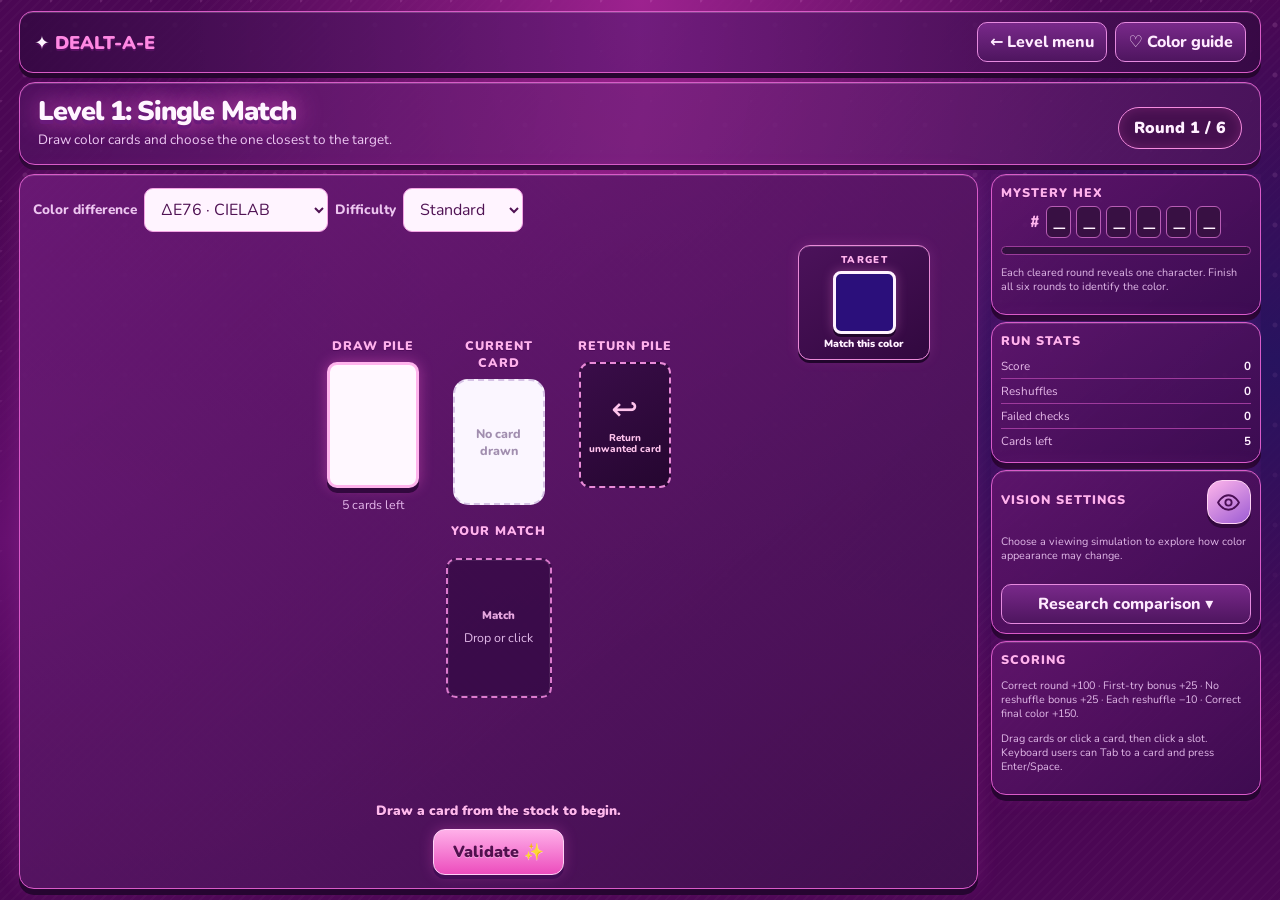
==== commit 02270b3f: "Fix HTML formatting and update title casing" ====
--- a/level1.html
+++ b/level1.html
@@ -1 +1,158 @@
-<!doctype html><html lang="en"><head><meta charset="utf-8"><meta name="viewport" content="width=device-width,initial-scale=1"><title>DEALT-a-E — Level 1</title><link rel="stylesheet" href="style.css"></head><body class="vis-normal"><svg aria-hidden="true" width="0" height="0" style="position:absolute"><filter id="protanopia"><feColorMatrix type="matrix" values=".567 .433 0 0 0 .558 .442 0 0 0 0 .242 .758 0 0 0 0 0 1 0"/></filter><filter id="deuteranopia"><feColorMatrix type="matrix" values=".625 .375 0 0 0 .7 .3 0 0 0 0 .3 .7 0 0 0 0 0 1 0"/></filter><filter id="tritanopia"><feColorMatrix type="matrix" values=".95 .05 0 0 0 0 .433 .567 0 0 0 .475 .525 0 0 0 0 0 1 0"/></filter></svg><main class="game-shell" id="game" data-level="1"><header class="topbar"><a class="brand-mini" href="index.html">✦ <span>DEALT-a-E</span></a><div class="top-actions"><a class="small-button" href="index.html">← Level menu</a><button class="small-button" id="help-button">♡ Color guide</button></div></header><section class="game-heading"><div><h1>Level 1: Single Match</h1><p>Draw color cards and choose the one closest to the target.</p></div><div class="round-pill">Round <span id="round-label">1</span> / 6</div></section><div class="layout"><section class="board" id="board"><div class="controls-row"><label class="control-label" for="formula">Color difference</label><select id="formula"><option value="de76">ΔE76 · CIELAB</option><option value="de00">CIEDE2000 · ΔE00</option></select><label class="control-label" for="difficulty">Difficulty</label><select id="difficulty"><option value="easy">Easy</option><option value="standard" selected>Standard</option><option value="challenge">Challenge</option></select></div><div id="play-area"></div><div class="feedback" id="feedback" role="status" aria-live="polite"></div><div class="actions" id="actions"><button class="button primary" id="validate">Validate ✨</button></div></section><aside class="sidebar"><section class="sidebar-card"><div class="section-label">Mystery hex</div><div class="hex-chips" id="hex-chips"></div><div class="progress-track"><span id="progress-fill" style="width:0%"></span></div><p class="mini-note">Each cleared round reveals one character. Finish all six rounds to identify the color.</p></section><section class="sidebar-card"><div class="section-label">Run stats</div><div class="stat-line"><span>Score</span><b id="score">0</b></div><div class="stat-line"><span>Reshuffles</span><b id="reshuffles">0</b></div><div class="stat-line"><span>Failed checks</span><b id="failures">0</b></div><div class="stat-line"><span>Cards left</span><b id="stock-stat">0</b></div></section><section class="sidebar-card vision-card"><div class="vision-heading"><div class="section-label">Vision settings</div><button class="eye-button" id="vision-toggle" aria-expanded="false" aria-controls="vision-menu" aria-label="Open color vision simulation menu" title="Color vision settings"><svg viewBox="0 0 24 24" width="25" height="25" aria-hidden="true" fill="none" stroke="currentColor" stroke-width="1.8" stroke-linecap="round" stroke-linejoin="round"><path d="M2 12s3.6-7 10-7 10 7 10 7-3.6 7-10 7S2 12 2 12Z"/><circle cx="12" cy="12" r="3"/></svg></button></div><p class="mini-note">Choose a viewing simulation to explore how color appearance may change.</p><div class="vision-menu" id="vision-menu" hidden><label class="control-label" for="vision">Viewing mode</label><select id="vision" style="width:100%;margin:8px 0"><option value="normal">Normal view · no simulation</option><option value="protanopia">Protanopia</option><option value="deuteranopia">Deuteranopia</option><option value="tritanopia">Tritanopia</option><option value="grayscale">Grayscale</option></select><div class="vision-description" id="vision-description" aria-live="polite">Normal view shows colors without a simulation.</div><div class="vision-bonus" id="vision-bonus">Choose a non-normal mode to activate the +25 points per successful round challenge bonus.</div><p class="mini-note">These are simplified simulations for learning and play, not exact representations of an individual's vision or a diagnostic tool.</p></div><button class="small-button" id="research-toggle" style="width:100%;margin-top:10px">Research comparison ▾</button><div class="research-panel" id="research-panel"><h3>Color comparison</h3><p>Numerical rankings are computed from the same candidate colors. This is an exploratory comparison, not a clinical vision test.</p><div id="research-results" class="research-results">Choose or place a card to compare distances.</div><p id="research-summary"></p></div></section><section class="sidebar-card"><div class="section-label">Scoring</div><p class="mini-note">Correct round +100 · First-try bonus +25 · No reshuffle bonus +25 · Each reshuffle −10 · Correct final color +150.</p><p class="mini-note">Drag cards or click a card, then click a slot. Keyboard users can Tab to a card and press Enter/Space.</p></section></aside></div></main><div class="modal-backdrop" id="modal"><section class="modal-card"><div class="close-row"><button class="small-button" id="close-modal">Close ×</button></div><div id="modal-content"></div></section></div><script src="game.js"></script></body></html>
+<!doctype html>
+<html lang="en">
+    <head>
+        <meta charset="utf-8" />
+        <meta name="viewport" content="width=device-width,initial-scale=1" />
+        <title>DEALT-A-E — Level 1</title>
+        <link rel="stylesheet" href="style.css" />
+    </head>
+    <body class="vis-normal">
+        <svg aria-hidden="true" width="0" height="0" style="position: absolute">
+            <filter id="protanopia">
+                <feColorMatrix type="matrix" values=".567 .433 0 0 0 .558 .442 0 0 0 0 .242 .758 0 0 0 0 0 1 0" />
+            </filter>
+            <filter id="deuteranopia">
+                <feColorMatrix type="matrix" values=".625 .375 0 0 0 .7 .3 0 0 0 0 .3 .7 0 0 0 0 0 1 0" />
+            </filter>
+            <filter id="tritanopia">
+                <feColorMatrix type="matrix" values=".95 .05 0 0 0 0 .433 .567 0 0 0 .475 .525 0 0 0 0 0 1 0" />
+            </filter>
+        </svg>
+        <main class="game-shell" id="game" data-level="1">
+            <header class="topbar">
+                <a class="brand-mini" href="index.html">✦ <span>DEALT-A-E</span></a>
+                <div class="top-actions">
+                    <a class="small-button" href="index.html">← Level menu</a
+                    ><button class="small-button" id="help-button">♡ Color guide</button>
+                </div>
+            </header>
+            <section class="game-heading">
+                <div>
+                    <h1>Level 1: Single Match</h1>
+                    <p>Draw color cards and choose the one closest to the target.</p>
+                </div>
+                <div class="round-pill">Round <span id="round-label">1</span> / 6</div>
+            </section>
+            <div class="layout">
+                <section class="board" id="board">
+                    <div class="controls-row">
+                        <label class="control-label" for="formula">Color difference</label
+                        ><select id="formula">
+                            <option value="de76">ΔE76 · CIELAB</option>
+                            <option value="de00">CIEDE2000 · ΔE00</option></select
+                        ><label class="control-label" for="difficulty">Difficulty</label
+                        ><select id="difficulty">
+                            <option value="easy">Easy</option>
+                            <option value="standard" selected>Standard</option>
+                            <option value="challenge">Challenge</option>
+                        </select>
+                    </div>
+                    <div id="play-area"></div>
+                    <div class="feedback" id="feedback" role="status" aria-live="polite"></div>
+                    <div class="actions" id="actions">
+                        <button class="button primary" id="validate">Validate ✨</button>
+                    </div>
+                </section>
+                <aside class="sidebar">
+                    <section class="sidebar-card">
+                        <div class="section-label">Mystery hex</div>
+                        <div class="hex-chips" id="hex-chips"></div>
+                        <div class="progress-track"><span id="progress-fill" style="width: 0%"></span></div>
+                        <p class="mini-note">
+                            Each cleared round reveals one character. Finish all six rounds to identify the color.
+                        </p>
+                    </section>
+                    <section class="sidebar-card">
+                        <div class="section-label">Run stats</div>
+                        <div class="stat-line"><span>Score</span><b id="score">0</b></div>
+                        <div class="stat-line"><span>Reshuffles</span><b id="reshuffles">0</b></div>
+                        <div class="stat-line"><span>Failed checks</span><b id="failures">0</b></div>
+                        <div class="stat-line"><span>Cards left</span><b id="stock-stat">0</b></div>
+                    </section>
+                    <section class="sidebar-card vision-card">
+                        <div class="vision-heading">
+                            <div class="section-label">Vision settings</div>
+                            <button
+                                class="eye-button"
+                                id="vision-toggle"
+                                aria-expanded="false"
+                                aria-controls="vision-menu"
+                                aria-label="Open color vision simulation menu"
+                                title="Color vision settings"
+                            >
+                                <svg
+                                    viewBox="0 0 24 24"
+                                    width="25"
+                                    height="25"
+                                    aria-hidden="true"
+                                    fill="none"
+                                    stroke="currentColor"
+                                    stroke-width="1.8"
+                                    stroke-linecap="round"
+                                    stroke-linejoin="round"
+                                >
+                                    <path d="M2 12s3.6-7 10-7 10 7 10 7-3.6 7-10 7S2 12 2 12Z" />
+                                    <circle cx="12" cy="12" r="3" />
+                                </svg>
+                            </button>
+                        </div>
+                        <p class="mini-note">Choose a viewing simulation to explore how color appearance may change.</p>
+                        <div class="vision-menu" id="vision-menu" hidden>
+                            <label class="control-label" for="vision">Viewing mode</label
+                            ><select id="vision" style="width: 100%; margin: 8px 0">
+                                <option value="normal">Normal view · no simulation</option>
+                                <option value="protanopia">Protanopia</option>
+                                <option value="deuteranopia">Deuteranopia</option>
+                                <option value="tritanopia">Tritanopia</option>
+                                <option value="grayscale">Grayscale</option>
+                            </select>
+                            <div class="vision-description" id="vision-description" aria-live="polite">
+                                Normal view shows colors without a simulation.
+                            </div>
+                            <div class="vision-bonus" id="vision-bonus">
+                                Choose a non-normal mode to activate the +25 points per successful round challenge
+                                bonus.
+                            </div>
+                            <p class="mini-note">
+                                These are simplified simulations for learning and play, not exact representations of an
+                                individual's vision or a diagnostic tool.
+                            </p>
+                        </div>
+                        <button class="small-button" id="research-toggle" style="width: 100%; margin-top: 10px">
+                            Research comparison ▾
+                        </button>
+                        <div class="research-panel" id="research-panel">
+                            <h3>Color comparison</h3>
+                            <p>
+                                Numerical rankings are computed from the same candidate colors. This is an exploratory
+                                comparison, not a clinical vision test.
+                            </p>
+                            <div id="research-results" class="research-results">
+                                Choose or place a card to compare distances.
+                            </div>
+                            <p id="research-summary"></p>
+                        </div>
+                    </section>
+                    <section class="sidebar-card">
+                        <div class="section-label">Scoring</div>
+                        <p class="mini-note">
+                            Correct round +100 · First-try bonus +25 · No reshuffle bonus +25 · Each reshuffle −10 ·
+                            Correct final color +150.
+                        </p>
+                        <p class="mini-note">
+                            Drag cards or click a card, then click a slot. Keyboard users can Tab to a card and press
+                            Enter/Space.
+                        </p>
+                    </section>
+                </aside>
+            </div>
+        </main>
+        <div class="modal-backdrop" id="modal">
+            <section class="modal-card">
+                <div class="close-row"><button class="small-button" id="close-modal">Close ×</button></div>
+                <div id="modal-content"></div>
+            </section>
+        </div>
+        <script src="game.js"></script>
+    </body>
+</html>
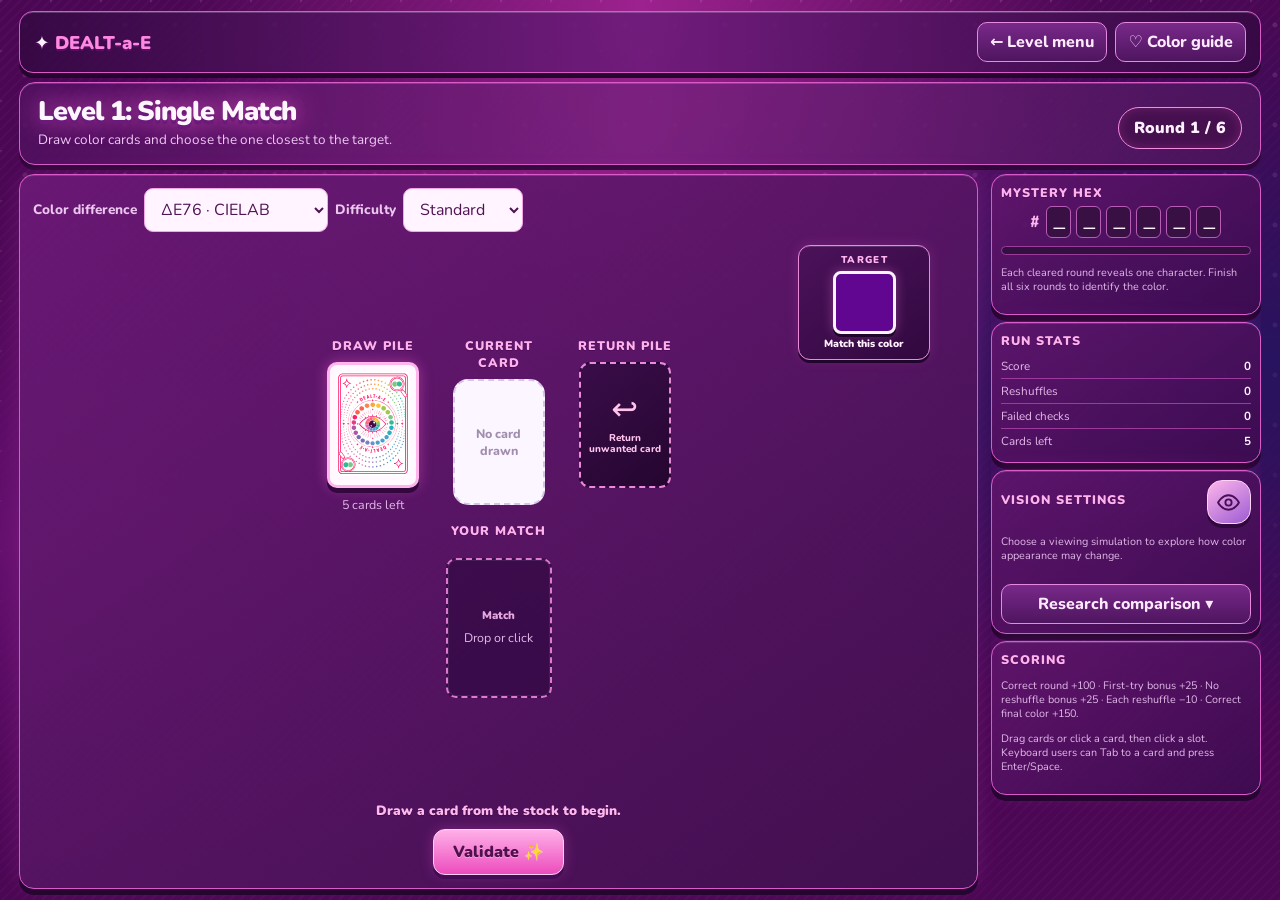
==== commit af921668: "Add files via upload" ====
--- a/level1.html
+++ b/level1.html
@@ -1,158 +1 @@
-<!doctype html>
-<html lang="en">
-    <head>
-        <meta charset="utf-8" />
-        <meta name="viewport" content="width=device-width,initial-scale=1" />
-        <title>DEALT-A-E — Level 1</title>
-        <link rel="stylesheet" href="style.css" />
-    </head>
-    <body class="vis-normal">
-        <svg aria-hidden="true" width="0" height="0" style="position: absolute">
-            <filter id="protanopia">
-                <feColorMatrix type="matrix" values=".567 .433 0 0 0 .558 .442 0 0 0 0 .242 .758 0 0 0 0 0 1 0" />
-            </filter>
-            <filter id="deuteranopia">
-                <feColorMatrix type="matrix" values=".625 .375 0 0 0 .7 .3 0 0 0 0 .3 .7 0 0 0 0 0 1 0" />
-            </filter>
-            <filter id="tritanopia">
-                <feColorMatrix type="matrix" values=".95 .05 0 0 0 0 .433 .567 0 0 0 .475 .525 0 0 0 0 0 1 0" />
-            </filter>
-        </svg>
-        <main class="game-shell" id="game" data-level="1">
-            <header class="topbar">
-                <a class="brand-mini" href="index.html">✦ <span>DEALT-A-E</span></a>
-                <div class="top-actions">
-                    <a class="small-button" href="index.html">← Level menu</a
-                    ><button class="small-button" id="help-button">♡ Color guide</button>
-                </div>
-            </header>
-            <section class="game-heading">
-                <div>
-                    <h1>Level 1: Single Match</h1>
-                    <p>Draw color cards and choose the one closest to the target.</p>
-                </div>
-                <div class="round-pill">Round <span id="round-label">1</span> / 6</div>
-            </section>
-            <div class="layout">
-                <section class="board" id="board">
-                    <div class="controls-row">
-                        <label class="control-label" for="formula">Color difference</label
-                        ><select id="formula">
-                            <option value="de76">ΔE76 · CIELAB</option>
-                            <option value="de00">CIEDE2000 · ΔE00</option></select
-                        ><label class="control-label" for="difficulty">Difficulty</label
-                        ><select id="difficulty">
-                            <option value="easy">Easy</option>
-                            <option value="standard" selected>Standard</option>
-                            <option value="challenge">Challenge</option>
-                        </select>
-                    </div>
-                    <div id="play-area"></div>
-                    <div class="feedback" id="feedback" role="status" aria-live="polite"></div>
-                    <div class="actions" id="actions">
-                        <button class="button primary" id="validate">Validate ✨</button>
-                    </div>
-                </section>
-                <aside class="sidebar">
-                    <section class="sidebar-card">
-                        <div class="section-label">Mystery hex</div>
-                        <div class="hex-chips" id="hex-chips"></div>
-                        <div class="progress-track"><span id="progress-fill" style="width: 0%"></span></div>
-                        <p class="mini-note">
-                            Each cleared round reveals one character. Finish all six rounds to identify the color.
-                        </p>
-                    </section>
-                    <section class="sidebar-card">
-                        <div class="section-label">Run stats</div>
-                        <div class="stat-line"><span>Score</span><b id="score">0</b></div>
-                        <div class="stat-line"><span>Reshuffles</span><b id="reshuffles">0</b></div>
-                        <div class="stat-line"><span>Failed checks</span><b id="failures">0</b></div>
-                        <div class="stat-line"><span>Cards left</span><b id="stock-stat">0</b></div>
-                    </section>
-                    <section class="sidebar-card vision-card">
-                        <div class="vision-heading">
-                            <div class="section-label">Vision settings</div>
-                            <button
-                                class="eye-button"
-                                id="vision-toggle"
-                                aria-expanded="false"
-                                aria-controls="vision-menu"
-                                aria-label="Open color vision simulation menu"
-                                title="Color vision settings"
-                            >
-                                <svg
-                                    viewBox="0 0 24 24"
-                                    width="25"
-                                    height="25"
-                                    aria-hidden="true"
-                                    fill="none"
-                                    stroke="currentColor"
-                                    stroke-width="1.8"
-                                    stroke-linecap="round"
-                                    stroke-linejoin="round"
-                                >
-                                    <path d="M2 12s3.6-7 10-7 10 7 10 7-3.6 7-10 7S2 12 2 12Z" />
-                                    <circle cx="12" cy="12" r="3" />
-                                </svg>
-                            </button>
-                        </div>
-                        <p class="mini-note">Choose a viewing simulation to explore how color appearance may change.</p>
-                        <div class="vision-menu" id="vision-menu" hidden>
-                            <label class="control-label" for="vision">Viewing mode</label
-                            ><select id="vision" style="width: 100%; margin: 8px 0">
-                                <option value="normal">Normal view · no simulation</option>
-                                <option value="protanopia">Protanopia</option>
-                                <option value="deuteranopia">Deuteranopia</option>
-                                <option value="tritanopia">Tritanopia</option>
-                                <option value="grayscale">Grayscale</option>
-                            </select>
-                            <div class="vision-description" id="vision-description" aria-live="polite">
-                                Normal view shows colors without a simulation.
-                            </div>
-                            <div class="vision-bonus" id="vision-bonus">
-                                Choose a non-normal mode to activate the +25 points per successful round challenge
-                                bonus.
-                            </div>
-                            <p class="mini-note">
-                                These are simplified simulations for learning and play, not exact representations of an
-                                individual's vision or a diagnostic tool.
-                            </p>
-                        </div>
-                        <button class="small-button" id="research-toggle" style="width: 100%; margin-top: 10px">
-                            Research comparison ▾
-                        </button>
-                        <div class="research-panel" id="research-panel">
-                            <h3>Color comparison</h3>
-                            <p>
-                                Numerical rankings are computed from the same candidate colors. This is an exploratory
-                                comparison, not a clinical vision test.
-                            </p>
-                            <div id="research-results" class="research-results">
-                                Choose or place a card to compare distances.
-                            </div>
-                            <p id="research-summary"></p>
-                        </div>
-                    </section>
-                    <section class="sidebar-card">
-                        <div class="section-label">Scoring</div>
-                        <p class="mini-note">
-                            Correct round +100 · First-try bonus +25 · No reshuffle bonus +25 · Each reshuffle −10 ·
-                            Correct final color +150.
-                        </p>
-                        <p class="mini-note">
-                            Drag cards or click a card, then click a slot. Keyboard users can Tab to a card and press
-                            Enter/Space.
-                        </p>
-                    </section>
-                </aside>
-            </div>
-        </main>
-        <div class="modal-backdrop" id="modal">
-            <section class="modal-card">
-                <div class="close-row"><button class="small-button" id="close-modal">Close ×</button></div>
-                <div id="modal-content"></div>
-            </section>
-        </div>
-        <script src="game.js"></script>
-    </body>
-</html>
+<!doctype html><html lang="en"><head><meta charset="utf-8"><meta name="viewport" content="width=device-width,initial-scale=1"><title>DEALT-a-E — Level 1</title><link rel="stylesheet" href="style.css"></head><body class="vis-normal"><svg aria-hidden="true" width="0" height="0" style="position:absolute"><filter id="protanopia"><feColorMatrix type="matrix" values=".567 .433 0 0 0 .558 .442 0 0 0 0 .242 .758 0 0 0 0 0 1 0"/></filter><filter id="deuteranopia"><feColorMatrix type="matrix" values=".625 .375 0 0 0 .7 .3 0 0 0 0 .3 .7 0 0 0 0 0 1 0"/></filter><filter id="tritanopia"><feColorMatrix type="matrix" values=".95 .05 0 0 0 0 .433 .567 0 0 0 .475 .525 0 0 0 0 0 1 0"/></filter></svg><main class="game-shell" id="game" data-level="1"><header class="topbar"><a class="brand-mini" href="index.html">✦ <span>DEALT-a-E</span></a><div class="top-actions"><a class="small-button" href="index.html">← Level menu</a><button class="small-button" id="help-button">♡ Color guide</button></div></header><section class="game-heading"><div><h1>Level 1: Single Match</h1><p>Draw color cards and choose the one closest to the target.</p></div><div class="round-pill">Round <span id="round-label">1</span> / 6</div></section><div class="layout"><section class="board" id="board"><div class="controls-row"><label class="control-label" for="formula">Color difference</label><select id="formula"><option value="de76">ΔE76 · CIELAB</option><option value="de00">CIEDE2000 · ΔE00</option></select><label class="control-label" for="difficulty">Difficulty</label><select id="difficulty"><option value="easy">Easy</option><option value="standard" selected>Standard</option><option value="challenge">Challenge</option></select></div><div id="play-area"></div><div class="feedback" id="feedback" role="status" aria-live="polite"></div><div class="actions" id="actions"><button class="button primary" id="validate">Validate ✨</button></div></section><aside class="sidebar"><section class="sidebar-card"><div class="section-label">Mystery hex</div><div class="hex-chips" id="hex-chips"></div><div class="progress-track"><span id="progress-fill" style="width:0%"></span></div><p class="mini-note">Each cleared round reveals one character. Finish all six rounds to identify the color.</p></section><section class="sidebar-card"><div class="section-label">Run stats</div><div class="stat-line"><span>Score</span><b id="score">0</b></div><div class="stat-line"><span>Reshuffles</span><b id="reshuffles">0</b></div><div class="stat-line"><span>Failed checks</span><b id="failures">0</b></div><div class="stat-line"><span>Cards left</span><b id="stock-stat">0</b></div></section><section class="sidebar-card vision-card"><div class="vision-heading"><div class="section-label">Vision settings</div><button class="eye-button" id="vision-toggle" aria-expanded="false" aria-controls="vision-menu" aria-label="Open color vision simulation menu" title="Color vision settings"><svg viewBox="0 0 24 24" width="25" height="25" aria-hidden="true" fill="none" stroke="currentColor" stroke-width="1.8" stroke-linecap="round" stroke-linejoin="round"><path d="M2 12s3.6-7 10-7 10 7 10 7-3.6 7-10 7S2 12 2 12Z"/><circle cx="12" cy="12" r="3"/></svg></button></div><p class="mini-note">Choose a viewing simulation to explore how color appearance may change.</p><div class="vision-menu" id="vision-menu" hidden><label class="control-label" for="vision">Viewing mode</label><select id="vision" style="width:100%;margin:8px 0"><option value="normal">Normal view · no simulation</option><option value="protanopia">Protanopia</option><option value="deuteranopia">Deuteranopia</option><option value="tritanopia">Tritanopia</option><option value="grayscale">Grayscale</option></select><div class="vision-description" id="vision-description" aria-live="polite">Normal view shows colors without a simulation.</div><div class="vision-bonus" id="vision-bonus">Choose a non-normal mode to activate the +25 points per successful round challenge bonus.</div><p class="mini-note">These are simplified simulations for learning and play, not exact representations of an individual's vision or a diagnostic tool.</p></div><button class="small-button" id="research-toggle" style="width:100%;margin-top:10px">Research comparison ▾</button><div class="research-panel" id="research-panel"><h3>Color comparison</h3><p>Numerical rankings are computed from the same candidate colors. This is an exploratory comparison, not a clinical vision test.</p><div id="research-results" class="research-results">Choose or place a card to compare distances.</div><p id="research-summary"></p></div></section><section class="sidebar-card"><div class="section-label">Scoring</div><p class="mini-note">Correct round +100 · First-try bonus +25 · No reshuffle bonus +25 · Each reshuffle −10 · Correct final color +150.</p><p class="mini-note">Drag cards or click a card, then click a slot. Keyboard users can Tab to a card and press Enter/Space.</p></section></aside></div></main><div class="modal-backdrop" id="modal"><section class="modal-card"><div class="close-row"><button class="small-button" id="close-modal">Close ×</button></div><div id="modal-content"></div></section></div><script src="game.js"></script></body></html>
--- a/style.css
+++ b/style.css
@@ -357,3 +357,8 @@
 .game-shell .delta-info-corner .research-panel p,.game-shell .delta-info-corner .research-results { font-size:.72rem; line-height:1.4; color:#f4d9f5; }
 .game-shell .controls-row { padding-right:110px; }
 @media(max-width:650px){.game-shell .delta-info-corner{top:5px;right:6px;max-width:52%}.game-shell .delta-info-corner #research-toggle{font-size:.64rem;padding:5px 8px}.game-shell .controls-row{padding-right:0;padding-top:30px}}
+/* Touch interaction: cards can be dragged without the page scrolling underneath. */
+.game-shell .color-card { touch-action:none; }
+.game-shell .return-pile { cursor:pointer; }
+.game-shell .return-pile:focus-visible { outline:3px solid #72f1ff; outline-offset:4px; }
+.touch-card-dragging { user-select:none; -webkit-user-select:none; }
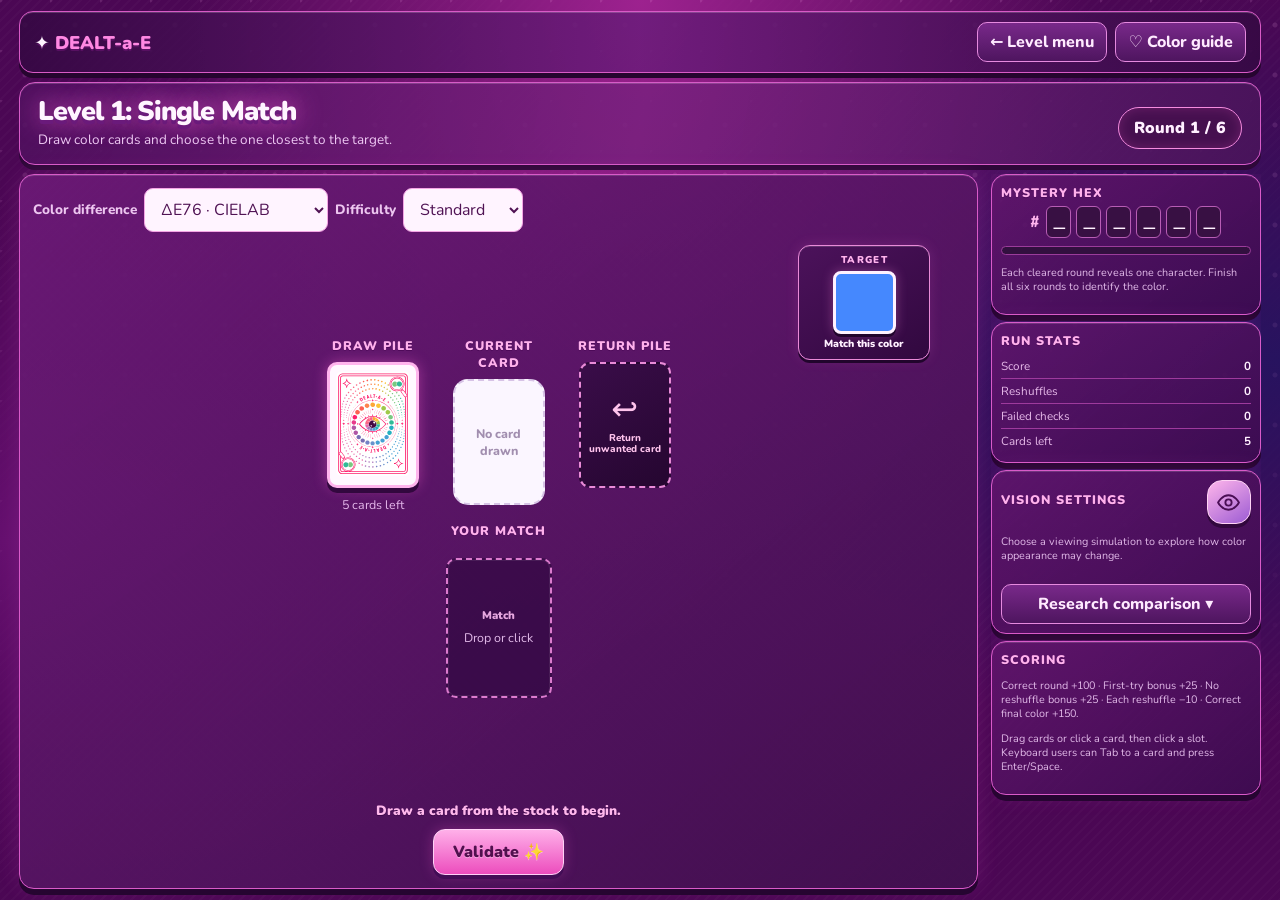
==== commit 70af8636: "Format level1.html for better readability" ====
--- a/level1.html
+++ b/level1.html
@@ -1 +1,158 @@
-<!doctype html><html lang="en"><head><meta charset="utf-8"><meta name="viewport" content="width=device-width,initial-scale=1"><title>DEALT-a-E — Level 1</title><link rel="stylesheet" href="style.css"></head><body class="vis-normal"><svg aria-hidden="true" width="0" height="0" style="position:absolute"><filter id="protanopia"><feColorMatrix type="matrix" values=".567 .433 0 0 0 .558 .442 0 0 0 0 .242 .758 0 0 0 0 0 1 0"/></filter><filter id="deuteranopia"><feColorMatrix type="matrix" values=".625 .375 0 0 0 .7 .3 0 0 0 0 .3 .7 0 0 0 0 0 1 0"/></filter><filter id="tritanopia"><feColorMatrix type="matrix" values=".95 .05 0 0 0 0 .433 .567 0 0 0 .475 .525 0 0 0 0 0 1 0"/></filter></svg><main class="game-shell" id="game" data-level="1"><header class="topbar"><a class="brand-mini" href="index.html">✦ <span>DEALT-a-E</span></a><div class="top-actions"><a class="small-button" href="index.html">← Level menu</a><button class="small-button" id="help-button">♡ Color guide</button></div></header><section class="game-heading"><div><h1>Level 1: Single Match</h1><p>Draw color cards and choose the one closest to the target.</p></div><div class="round-pill">Round <span id="round-label">1</span> / 6</div></section><div class="layout"><section class="board" id="board"><div class="controls-row"><label class="control-label" for="formula">Color difference</label><select id="formula"><option value="de76">ΔE76 · CIELAB</option><option value="de00">CIEDE2000 · ΔE00</option></select><label class="control-label" for="difficulty">Difficulty</label><select id="difficulty"><option value="easy">Easy</option><option value="standard" selected>Standard</option><option value="challenge">Challenge</option></select></div><div id="play-area"></div><div class="feedback" id="feedback" role="status" aria-live="polite"></div><div class="actions" id="actions"><button class="button primary" id="validate">Validate ✨</button></div></section><aside class="sidebar"><section class="sidebar-card"><div class="section-label">Mystery hex</div><div class="hex-chips" id="hex-chips"></div><div class="progress-track"><span id="progress-fill" style="width:0%"></span></div><p class="mini-note">Each cleared round reveals one character. Finish all six rounds to identify the color.</p></section><section class="sidebar-card"><div class="section-label">Run stats</div><div class="stat-line"><span>Score</span><b id="score">0</b></div><div class="stat-line"><span>Reshuffles</span><b id="reshuffles">0</b></div><div class="stat-line"><span>Failed checks</span><b id="failures">0</b></div><div class="stat-line"><span>Cards left</span><b id="stock-stat">0</b></div></section><section class="sidebar-card vision-card"><div class="vision-heading"><div class="section-label">Vision settings</div><button class="eye-button" id="vision-toggle" aria-expanded="false" aria-controls="vision-menu" aria-label="Open color vision simulation menu" title="Color vision settings"><svg viewBox="0 0 24 24" width="25" height="25" aria-hidden="true" fill="none" stroke="currentColor" stroke-width="1.8" stroke-linecap="round" stroke-linejoin="round"><path d="M2 12s3.6-7 10-7 10 7 10 7-3.6 7-10 7S2 12 2 12Z"/><circle cx="12" cy="12" r="3"/></svg></button></div><p class="mini-note">Choose a viewing simulation to explore how color appearance may change.</p><div class="vision-menu" id="vision-menu" hidden><label class="control-label" for="vision">Viewing mode</label><select id="vision" style="width:100%;margin:8px 0"><option value="normal">Normal view · no simulation</option><option value="protanopia">Protanopia</option><option value="deuteranopia">Deuteranopia</option><option value="tritanopia">Tritanopia</option><option value="grayscale">Grayscale</option></select><div class="vision-description" id="vision-description" aria-live="polite">Normal view shows colors without a simulation.</div><div class="vision-bonus" id="vision-bonus">Choose a non-normal mode to activate the +25 points per successful round challenge bonus.</div><p class="mini-note">These are simplified simulations for learning and play, not exact representations of an individual's vision or a diagnostic tool.</p></div><button class="small-button" id="research-toggle" style="width:100%;margin-top:10px">Research comparison ▾</button><div class="research-panel" id="research-panel"><h3>Color comparison</h3><p>Numerical rankings are computed from the same candidate colors. This is an exploratory comparison, not a clinical vision test.</p><div id="research-results" class="research-results">Choose or place a card to compare distances.</div><p id="research-summary"></p></div></section><section class="sidebar-card"><div class="section-label">Scoring</div><p class="mini-note">Correct round +100 · First-try bonus +25 · No reshuffle bonus +25 · Each reshuffle −10 · Correct final color +150.</p><p class="mini-note">Drag cards or click a card, then click a slot. Keyboard users can Tab to a card and press Enter/Space.</p></section></aside></div></main><div class="modal-backdrop" id="modal"><section class="modal-card"><div class="close-row"><button class="small-button" id="close-modal">Close ×</button></div><div id="modal-content"></div></section></div><script src="game.js"></script></body></html>
+<!doctype html>
+<html lang="en">
+    <head>
+        <meta charset="utf-8" />
+        <meta name="viewport" content="width=device-width,initial-scale=1" />
+        <title>DEALT-a-E — Level 1</title>
+        <link rel="stylesheet" href="style.css" />
+    </head>
+    <body class="vis-normal">
+        <svg aria-hidden="true" width="0" height="0" style="position: absolute">
+            <filter id="protanopia">
+                <feColorMatrix type="matrix" values=".567 .433 0 0 0 .558 .442 0 0 0 0 .242 .758 0 0 0 0 0 1 0" />
+            </filter>
+            <filter id="deuteranopia">
+                <feColorMatrix type="matrix" values=".625 .375 0 0 0 .7 .3 0 0 0 0 .3 .7 0 0 0 0 0 1 0" />
+            </filter>
+            <filter id="tritanopia">
+                <feColorMatrix type="matrix" values=".95 .05 0 0 0 0 .433 .567 0 0 0 .475 .525 0 0 0 0 0 1 0" />
+            </filter>
+        </svg>
+        <main class="game-shell" id="game" data-level="1">
+            <header class="topbar">
+                <a class="brand-mini" href="index.html">✦ <span>DEALT-a-E</span></a>
+                <div class="top-actions">
+                    <a class="small-button" href="index.html">← Level menu</a
+                    ><button class="small-button" id="help-button">♡ Color guide</button>
+                </div>
+            </header>
+            <section class="game-heading">
+                <div>
+                    <h1>Level 1: Single Match</h1>
+                    <p>Draw color cards and choose the one closest to the target.</p>
+                </div>
+                <div class="round-pill">Round <span id="round-label">1</span> / 6</div>
+            </section>
+            <div class="layout">
+                <section class="board" id="board">
+                    <div class="controls-row">
+                        <label class="control-label" for="formula">Color difference</label
+                        ><select id="formula">
+                            <option value="de76">ΔE76 · CIELAB</option>
+                            <option value="de00">CIEDE2000 · ΔE00</option></select
+                        ><label class="control-label" for="difficulty">Difficulty</label
+                        ><select id="difficulty">
+                            <option value="easy">Easy</option>
+                            <option value="standard" selected>Standard</option>
+                            <option value="challenge">Challenge</option>
+                        </select>
+                    </div>
+                    <div id="play-area"></div>
+                    <div class="feedback" id="feedback" role="status" aria-live="polite"></div>
+                    <div class="actions" id="actions">
+                        <button class="button primary" id="validate">Validate ✨</button>
+                    </div>
+                </section>
+                <aside class="sidebar">
+                    <section class="sidebar-card">
+                        <div class="section-label">Mystery hex</div>
+                        <div class="hex-chips" id="hex-chips"></div>
+                        <div class="progress-track"><span id="progress-fill" style="width: 0%"></span></div>
+                        <p class="mini-note">
+                            Each cleared round reveals one character. Finish all six rounds to identify the color.
+                        </p>
+                    </section>
+                    <section class="sidebar-card">
+                        <div class="section-label">Run stats</div>
+                        <div class="stat-line"><span>Score</span><b id="score">0</b></div>
+                        <div class="stat-line"><span>Reshuffles</span><b id="reshuffles">0</b></div>
+                        <div class="stat-line"><span>Failed checks</span><b id="failures">0</b></div>
+                        <div class="stat-line"><span>Cards left</span><b id="stock-stat">0</b></div>
+                    </section>
+                    <section class="sidebar-card vision-card">
+                        <div class="vision-heading">
+                            <div class="section-label">Vision settings</div>
+                            <button
+                                class="eye-button"
+                                id="vision-toggle"
+                                aria-expanded="false"
+                                aria-controls="vision-menu"
+                                aria-label="Open color vision simulation menu"
+                                title="Color vision settings"
+                            >
+                                <svg
+                                    viewBox="0 0 24 24"
+                                    width="25"
+                                    height="25"
+                                    aria-hidden="true"
+                                    fill="none"
+                                    stroke="currentColor"
+                                    stroke-width="1.8"
+                                    stroke-linecap="round"
+                                    stroke-linejoin="round"
+                                >
+                                    <path d="M2 12s3.6-7 10-7 10 7 10 7-3.6 7-10 7S2 12 2 12Z" />
+                                    <circle cx="12" cy="12" r="3" />
+                                </svg>
+                            </button>
+                        </div>
+                        <p class="mini-note">Choose a viewing simulation to explore how color appearance may change.</p>
+                        <div class="vision-menu" id="vision-menu" hidden>
+                            <label class="control-label" for="vision">Viewing mode</label
+                            ><select id="vision" style="width: 100%; margin: 8px 0">
+                                <option value="normal">Normal view · no simulation</option>
+                                <option value="protanopia">Protanopia</option>
+                                <option value="deuteranopia">Deuteranopia</option>
+                                <option value="tritanopia">Tritanopia</option>
+                                <option value="grayscale">Grayscale</option>
+                            </select>
+                            <div class="vision-description" id="vision-description" aria-live="polite">
+                                Normal view shows colors without a simulation.
+                            </div>
+                            <div class="vision-bonus" id="vision-bonus">
+                                Choose a non-normal mode to activate the +25 points per successful round challenge
+                                bonus.
+                            </div>
+                            <p class="mini-note">
+                                These are simplified simulations for learning and play, not exact representations of an
+                                individual's vision or a diagnostic tool.
+                            </p>
+                        </div>
+                        <button class="small-button" id="research-toggle" style="width: 100%; margin-top: 10px">
+                            Research comparison ▾
+                        </button>
+                        <div class="research-panel" id="research-panel">
+                            <h3>Color comparison</h3>
+                            <p>
+                                Numerical rankings are computed from the same candidate colors. This is an exploratory
+                                comparison, not a clinical vision test.
+                            </p>
+                            <div id="research-results" class="research-results">
+                                Choose or place a card to compare distances.
+                            </div>
+                            <p id="research-summary"></p>
+                        </div>
+                    </section>
+                    <section class="sidebar-card">
+                        <div class="section-label">Scoring</div>
+                        <p class="mini-note">
+                            Correct round +100 · First-try bonus +25 · No reshuffle bonus +25 · Each reshuffle −10 ·
+                            Correct final color +150.
+                        </p>
+                        <p class="mini-note">
+                            Drag cards or click a card, then click a slot. Keyboard users can Tab to a card and press
+                            Enter/Space.
+                        </p>
+                    </section>
+                </aside>
+            </div>
+        </main>
+        <div class="modal-backdrop" id="modal">
+            <section class="modal-card">
+                <div class="close-row"><button class="small-button" id="close-modal">Close ×</button></div>
+                <div id="modal-content"></div>
+            </section>
+        </div>
+        <script src="game.js"></script>
+    </body>
+</html>
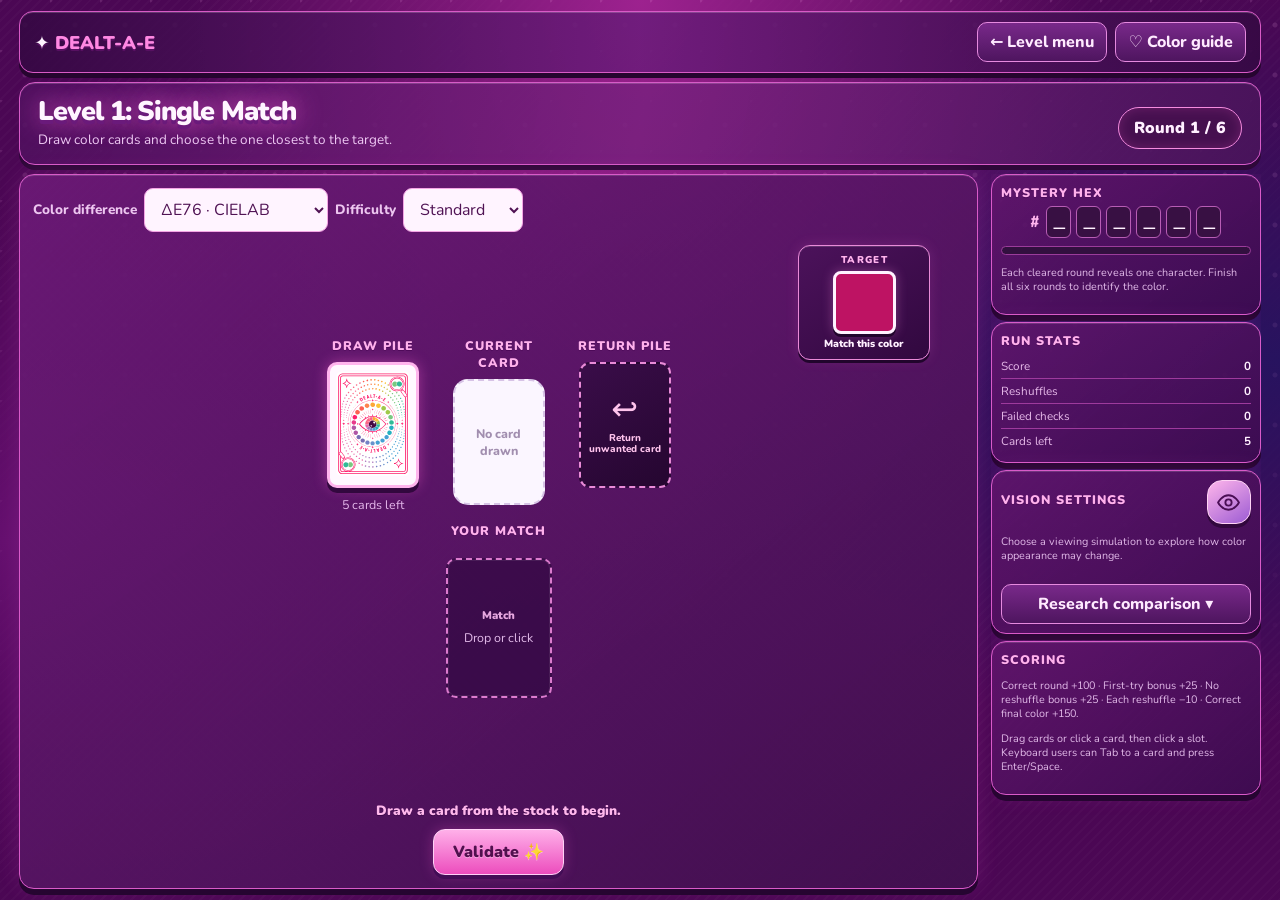
==== commit 8c018d79: "Correct title casing in level1.html" ====
--- a/level1.html
+++ b/level1.html
@@ -3,7 +3,7 @@
     <head>
         <meta charset="utf-8" />
         <meta name="viewport" content="width=device-width,initial-scale=1" />
-        <title>DEALT-a-E — Level 1</title>
+        <title>DEALT-A-E — Level 1</title>
         <link rel="stylesheet" href="style.css" />
     </head>
     <body class="vis-normal">
@@ -20,7 +20,7 @@
         </svg>
         <main class="game-shell" id="game" data-level="1">
             <header class="topbar">
-                <a class="brand-mini" href="index.html">✦ <span>DEALT-a-E</span></a>
+                <a class="brand-mini" href="index.html">✦ <span>DEALT-A-E</span></a>
                 <div class="top-actions">
                     <a class="small-button" href="index.html">← Level menu</a
                     ><button class="small-button" id="help-button">♡ Color guide</button>
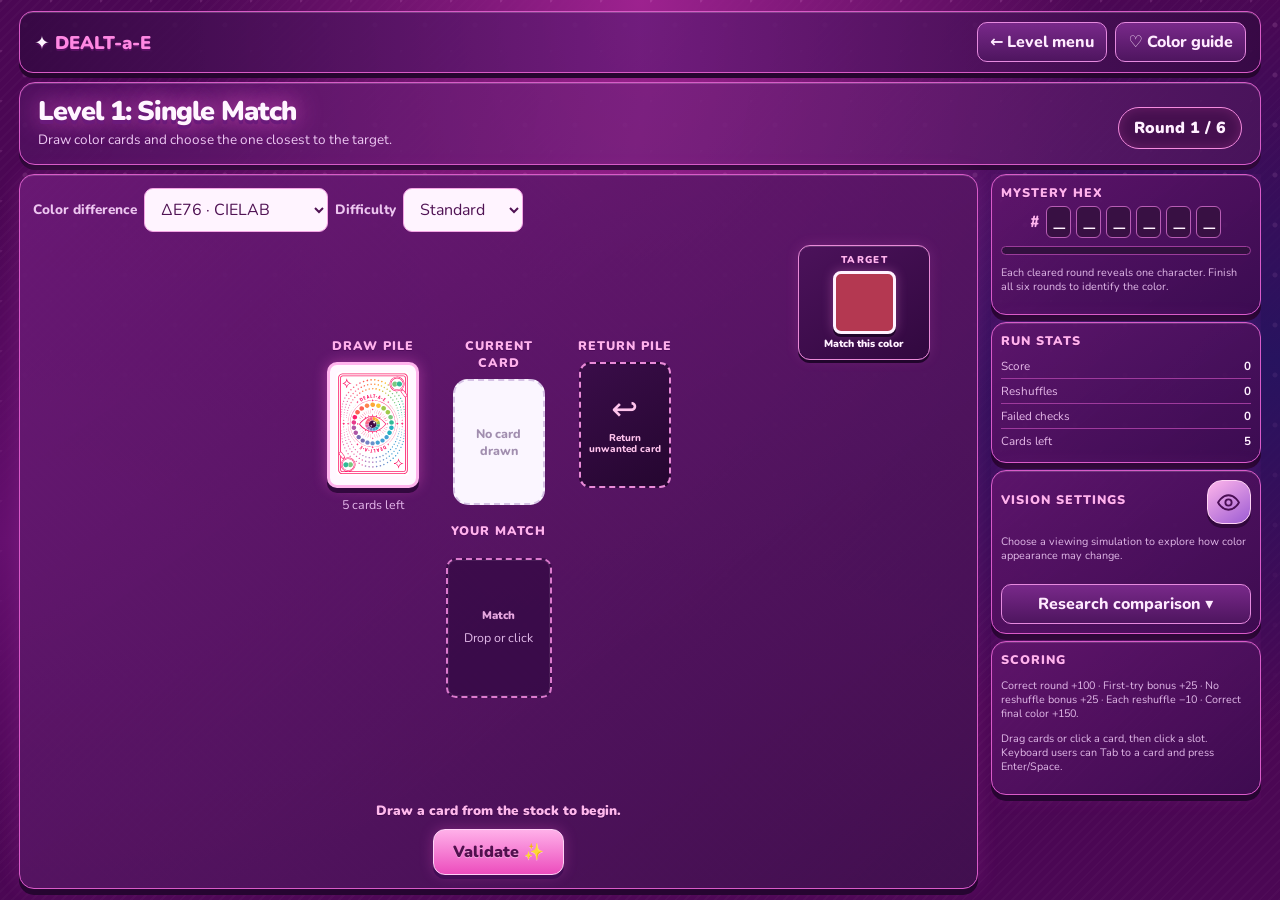
==== commit 786d90b4: "Add files via upload" ====
--- a/level1.html
+++ b/level1.html
@@ -1,158 +1 @@
-<!doctype html>
-<html lang="en">
-    <head>
-        <meta charset="utf-8" />
-        <meta name="viewport" content="width=device-width,initial-scale=1" />
-        <title>DEALT-A-E — Level 1</title>
-        <link rel="stylesheet" href="style.css" />
-    </head>
-    <body class="vis-normal">
-        <svg aria-hidden="true" width="0" height="0" style="position: absolute">
-            <filter id="protanopia">
-                <feColorMatrix type="matrix" values=".567 .433 0 0 0 .558 .442 0 0 0 0 .242 .758 0 0 0 0 0 1 0" />
-            </filter>
-            <filter id="deuteranopia">
-                <feColorMatrix type="matrix" values=".625 .375 0 0 0 .7 .3 0 0 0 0 .3 .7 0 0 0 0 0 1 0" />
-            </filter>
-            <filter id="tritanopia">
-                <feColorMatrix type="matrix" values=".95 .05 0 0 0 0 .433 .567 0 0 0 .475 .525 0 0 0 0 0 1 0" />
-            </filter>
-        </svg>
-        <main class="game-shell" id="game" data-level="1">
-            <header class="topbar">
-                <a class="brand-mini" href="index.html">✦ <span>DEALT-A-E</span></a>
-                <div class="top-actions">
-                    <a class="small-button" href="index.html">← Level menu</a
-                    ><button class="small-button" id="help-button">♡ Color guide</button>
-                </div>
-            </header>
-            <section class="game-heading">
-                <div>
-                    <h1>Level 1: Single Match</h1>
-                    <p>Draw color cards and choose the one closest to the target.</p>
-                </div>
-                <div class="round-pill">Round <span id="round-label">1</span> / 6</div>
-            </section>
-            <div class="layout">
-                <section class="board" id="board">
-                    <div class="controls-row">
-                        <label class="control-label" for="formula">Color difference</label
-                        ><select id="formula">
-                            <option value="de76">ΔE76 · CIELAB</option>
-                            <option value="de00">CIEDE2000 · ΔE00</option></select
-                        ><label class="control-label" for="difficulty">Difficulty</label
-                        ><select id="difficulty">
-                            <option value="easy">Easy</option>
-                            <option value="standard" selected>Standard</option>
-                            <option value="challenge">Challenge</option>
-                        </select>
-                    </div>
-                    <div id="play-area"></div>
-                    <div class="feedback" id="feedback" role="status" aria-live="polite"></div>
-                    <div class="actions" id="actions">
-                        <button class="button primary" id="validate">Validate ✨</button>
-                    </div>
-                </section>
-                <aside class="sidebar">
-                    <section class="sidebar-card">
-                        <div class="section-label">Mystery hex</div>
-                        <div class="hex-chips" id="hex-chips"></div>
-                        <div class="progress-track"><span id="progress-fill" style="width: 0%"></span></div>
-                        <p class="mini-note">
-                            Each cleared round reveals one character. Finish all six rounds to identify the color.
-                        </p>
-                    </section>
-                    <section class="sidebar-card">
-                        <div class="section-label">Run stats</div>
-                        <div class="stat-line"><span>Score</span><b id="score">0</b></div>
-                        <div class="stat-line"><span>Reshuffles</span><b id="reshuffles">0</b></div>
-                        <div class="stat-line"><span>Failed checks</span><b id="failures">0</b></div>
-                        <div class="stat-line"><span>Cards left</span><b id="stock-stat">0</b></div>
-                    </section>
-                    <section class="sidebar-card vision-card">
-                        <div class="vision-heading">
-                            <div class="section-label">Vision settings</div>
-                            <button
-                                class="eye-button"
-                                id="vision-toggle"
-                                aria-expanded="false"
-                                aria-controls="vision-menu"
-                                aria-label="Open color vision simulation menu"
-                                title="Color vision settings"
-                            >
-                                <svg
-                                    viewBox="0 0 24 24"
-                                    width="25"
-                                    height="25"
-                                    aria-hidden="true"
-                                    fill="none"
-                                    stroke="currentColor"
-                                    stroke-width="1.8"
-                                    stroke-linecap="round"
-                                    stroke-linejoin="round"
-                                >
-                                    <path d="M2 12s3.6-7 10-7 10 7 10 7-3.6 7-10 7S2 12 2 12Z" />
-                                    <circle cx="12" cy="12" r="3" />
-                                </svg>
-                            </button>
-                        </div>
-                        <p class="mini-note">Choose a viewing simulation to explore how color appearance may change.</p>
-                        <div class="vision-menu" id="vision-menu" hidden>
-                            <label class="control-label" for="vision">Viewing mode</label
-                            ><select id="vision" style="width: 100%; margin: 8px 0">
-                                <option value="normal">Normal view · no simulation</option>
-                                <option value="protanopia">Protanopia</option>
-                                <option value="deuteranopia">Deuteranopia</option>
-                                <option value="tritanopia">Tritanopia</option>
-                                <option value="grayscale">Grayscale</option>
-                            </select>
-                            <div class="vision-description" id="vision-description" aria-live="polite">
-                                Normal view shows colors without a simulation.
-                            </div>
-                            <div class="vision-bonus" id="vision-bonus">
-                                Choose a non-normal mode to activate the +25 points per successful round challenge
-                                bonus.
-                            </div>
-                            <p class="mini-note">
-                                These are simplified simulations for learning and play, not exact representations of an
-                                individual's vision or a diagnostic tool.
-                            </p>
-                        </div>
-                        <button class="small-button" id="research-toggle" style="width: 100%; margin-top: 10px">
-                            Research comparison ▾
-                        </button>
-                        <div class="research-panel" id="research-panel">
-                            <h3>Color comparison</h3>
-                            <p>
-                                Numerical rankings are computed from the same candidate colors. This is an exploratory
-                                comparison, not a clinical vision test.
-                            </p>
-                            <div id="research-results" class="research-results">
-                                Choose or place a card to compare distances.
-                            </div>
-                            <p id="research-summary"></p>
-                        </div>
-                    </section>
-                    <section class="sidebar-card">
-                        <div class="section-label">Scoring</div>
-                        <p class="mini-note">
-                            Correct round +100 · First-try bonus +25 · No reshuffle bonus +25 · Each reshuffle −10 ·
-                            Correct final color +150.
-                        </p>
-                        <p class="mini-note">
-                            Drag cards or click a card, then click a slot. Keyboard users can Tab to a card and press
-                            Enter/Space.
-                        </p>
-                    </section>
-                </aside>
-            </div>
-        </main>
-        <div class="modal-backdrop" id="modal">
-            <section class="modal-card">
-                <div class="close-row"><button class="small-button" id="close-modal">Close ×</button></div>
-                <div id="modal-content"></div>
-            </section>
-        </div>
-        <script src="game.js"></script>
-    </body>
-</html>
+<!doctype html><html lang="en"><head><meta charset="utf-8"><meta name="viewport" content="width=device-width,initial-scale=1"><title>DEALT-a-E — Level 1</title><link rel="stylesheet" href="style.css"></head><body class="vis-normal"><svg aria-hidden="true" width="0" height="0" style="position:absolute"><filter id="protanopia"><feColorMatrix type="matrix" values=".567 .433 0 0 0 .558 .442 0 0 0 0 .242 .758 0 0 0 0 0 1 0"/></filter><filter id="deuteranopia"><feColorMatrix type="matrix" values=".625 .375 0 0 0 .7 .3 0 0 0 0 .3 .7 0 0 0 0 0 1 0"/></filter><filter id="tritanopia"><feColorMatrix type="matrix" values=".95 .05 0 0 0 0 .433 .567 0 0 0 .475 .525 0 0 0 0 0 1 0"/></filter></svg><main class="game-shell" id="game" data-level="1"><header class="topbar"><a class="brand-mini" href="index.html">✦ <span>DEALT-a-E</span></a><div class="top-actions"><a class="small-button" href="index.html">← Level menu</a><button class="small-button" id="help-button">♡ Color guide</button></div></header><section class="game-heading"><div><h1>Level 1: Single Match</h1><p>Draw color cards and choose the one closest to the target.</p></div><div class="round-pill">Round <span id="round-label">1</span> / 6</div></section><div class="layout"><section class="board" id="board"><div class="controls-row"><label class="control-label" for="formula">Color difference</label><select id="formula"><option value="de76">ΔE76 · CIELAB</option><option value="de00">CIEDE2000 · ΔE00</option></select><label class="control-label" for="difficulty">Difficulty</label><select id="difficulty"><option value="easy">Easy</option><option value="standard" selected>Standard</option><option value="challenge">Challenge</option></select></div><div id="play-area"></div><div class="feedback" id="feedback" role="status" aria-live="polite"></div><div class="actions" id="actions"><button class="button primary" id="validate">Validate ✨</button></div></section><aside class="sidebar"><section class="sidebar-card"><div class="section-label">Mystery hex</div><div class="hex-chips" id="hex-chips"></div><div class="progress-track"><span id="progress-fill" style="width:0%"></span></div><p class="mini-note">Each cleared round reveals one character. Finish all six rounds to identify the color.</p></section><section class="sidebar-card"><div class="section-label">Run stats</div><div class="stat-line"><span>Score</span><b id="score">0</b></div><div class="stat-line"><span>Reshuffles</span><b id="reshuffles">0</b></div><div class="stat-line"><span>Failed checks</span><b id="failures">0</b></div><div class="stat-line"><span>Cards left</span><b id="stock-stat">0</b></div></section><section class="sidebar-card vision-card"><div class="vision-heading"><div class="section-label">Vision settings</div><button class="eye-button" id="vision-toggle" aria-expanded="false" aria-controls="vision-menu" aria-label="Open color vision simulation menu" title="Color vision settings"><svg viewBox="0 0 24 24" width="25" height="25" aria-hidden="true" fill="none" stroke="currentColor" stroke-width="1.8" stroke-linecap="round" stroke-linejoin="round"><path d="M2 12s3.6-7 10-7 10 7 10 7-3.6 7-10 7S2 12 2 12Z"/><circle cx="12" cy="12" r="3"/></svg></button></div><p class="mini-note">Choose a viewing simulation to explore how color appearance may change.</p><div class="vision-menu" id="vision-menu" hidden><label class="control-label" for="vision">Viewing mode</label><select id="vision" style="width:100%;margin:8px 0"><option value="normal">Normal view · no simulation</option><option value="protanopia">Protanopia</option><option value="deuteranopia">Deuteranopia</option><option value="tritanopia">Tritanopia</option><option value="grayscale">Grayscale</option></select><div class="vision-description" id="vision-description" aria-live="polite">Normal view shows colors without a simulation.</div><div class="vision-bonus" id="vision-bonus">Choose a non-normal mode to activate the +25 points per successful round challenge bonus.</div><p class="mini-note">These are simplified simulations for learning and play, not exact representations of an individual's vision or a diagnostic tool.</p></div><button class="small-button" id="research-toggle" style="width:100%;margin-top:10px">Research comparison ▾</button><div class="research-panel" id="research-panel"><h3>Color comparison</h3><p>Numerical rankings are computed from the same candidate colors. This is an exploratory comparison, not a clinical vision test.</p><div id="research-results" class="research-results">Choose or place a card to compare distances.</div><p id="research-summary"></p></div></section><section class="sidebar-card"><div class="section-label">Scoring</div><p class="mini-note">Correct round +100 · First-try bonus +25 · No reshuffle bonus +25 · Each reshuffle −10 · Correct final color +150.</p><p class="mini-note">Drag cards or click a card, then click a slot. Keyboard users can Tab to a card and press Enter/Space.</p></section></aside></div></main><div class="modal-backdrop" id="modal"><section class="modal-card"><div class="close-row"><button class="small-button" id="close-modal">Close ×</button></div><div id="modal-content"></div></section></div><script src="game.js"></script></body></html>
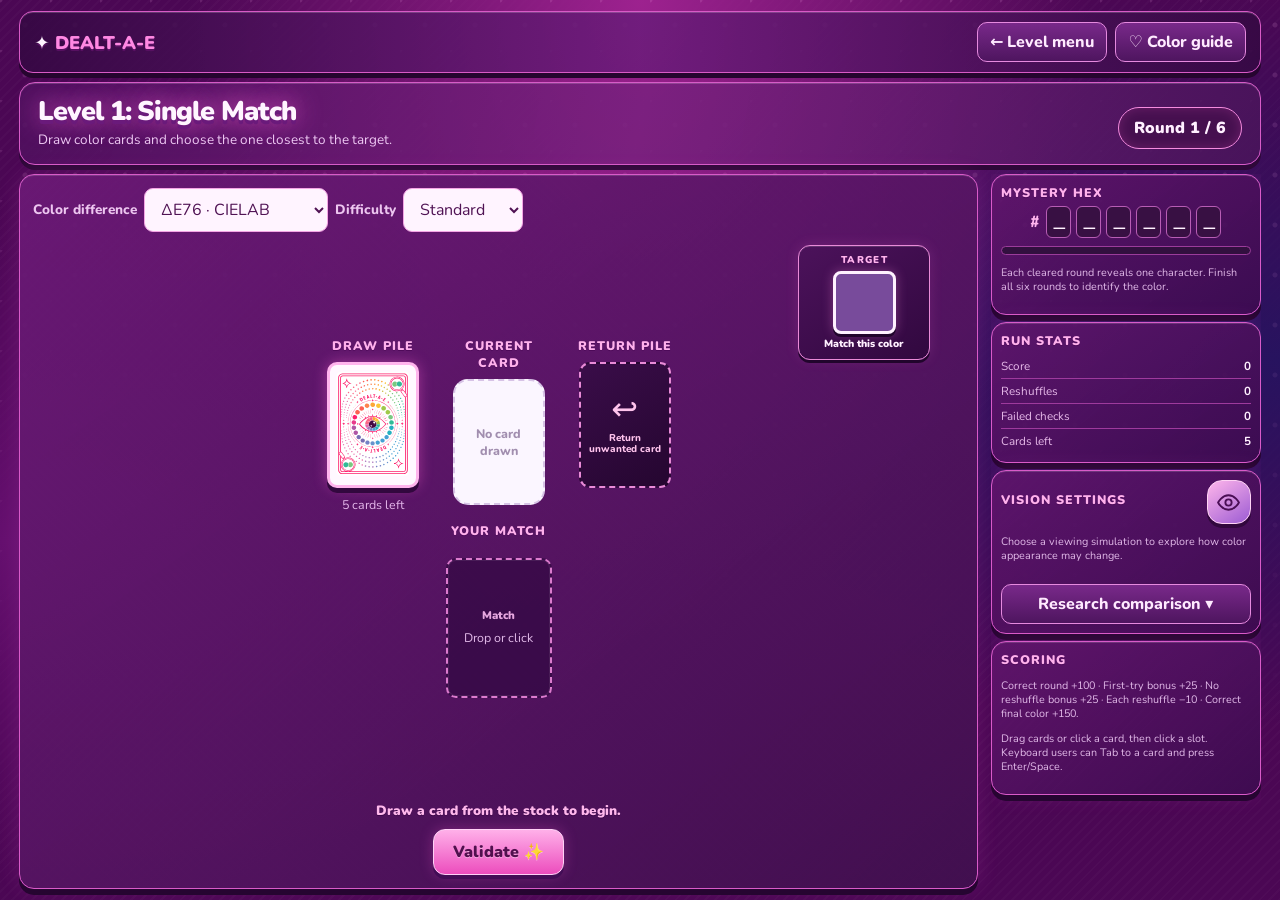
==== commit 156f7462: "Fix HTML formatting and update title casing" ====
--- a/level1.html
+++ b/level1.html
@@ -1 +1,158 @@
-<!doctype html><html lang="en"><head><meta charset="utf-8"><meta name="viewport" content="width=device-width,initial-scale=1"><title>DEALT-a-E — Level 1</title><link rel="stylesheet" href="style.css"></head><body class="vis-normal"><svg aria-hidden="true" width="0" height="0" style="position:absolute"><filter id="protanopia"><feColorMatrix type="matrix" values=".567 .433 0 0 0 .558 .442 0 0 0 0 .242 .758 0 0 0 0 0 1 0"/></filter><filter id="deuteranopia"><feColorMatrix type="matrix" values=".625 .375 0 0 0 .7 .3 0 0 0 0 .3 .7 0 0 0 0 0 1 0"/></filter><filter id="tritanopia"><feColorMatrix type="matrix" values=".95 .05 0 0 0 0 .433 .567 0 0 0 .475 .525 0 0 0 0 0 1 0"/></filter></svg><main class="game-shell" id="game" data-level="1"><header class="topbar"><a class="brand-mini" href="index.html">✦ <span>DEALT-a-E</span></a><div class="top-actions"><a class="small-button" href="index.html">← Level menu</a><button class="small-button" id="help-button">♡ Color guide</button></div></header><section class="game-heading"><div><h1>Level 1: Single Match</h1><p>Draw color cards and choose the one closest to the target.</p></div><div class="round-pill">Round <span id="round-label">1</span> / 6</div></section><div class="layout"><section class="board" id="board"><div class="controls-row"><label class="control-label" for="formula">Color difference</label><select id="formula"><option value="de76">ΔE76 · CIELAB</option><option value="de00">CIEDE2000 · ΔE00</option></select><label class="control-label" for="difficulty">Difficulty</label><select id="difficulty"><option value="easy">Easy</option><option value="standard" selected>Standard</option><option value="challenge">Challenge</option></select></div><div id="play-area"></div><div class="feedback" id="feedback" role="status" aria-live="polite"></div><div class="actions" id="actions"><button class="button primary" id="validate">Validate ✨</button></div></section><aside class="sidebar"><section class="sidebar-card"><div class="section-label">Mystery hex</div><div class="hex-chips" id="hex-chips"></div><div class="progress-track"><span id="progress-fill" style="width:0%"></span></div><p class="mini-note">Each cleared round reveals one character. Finish all six rounds to identify the color.</p></section><section class="sidebar-card"><div class="section-label">Run stats</div><div class="stat-line"><span>Score</span><b id="score">0</b></div><div class="stat-line"><span>Reshuffles</span><b id="reshuffles">0</b></div><div class="stat-line"><span>Failed checks</span><b id="failures">0</b></div><div class="stat-line"><span>Cards left</span><b id="stock-stat">0</b></div></section><section class="sidebar-card vision-card"><div class="vision-heading"><div class="section-label">Vision settings</div><button class="eye-button" id="vision-toggle" aria-expanded="false" aria-controls="vision-menu" aria-label="Open color vision simulation menu" title="Color vision settings"><svg viewBox="0 0 24 24" width="25" height="25" aria-hidden="true" fill="none" stroke="currentColor" stroke-width="1.8" stroke-linecap="round" stroke-linejoin="round"><path d="M2 12s3.6-7 10-7 10 7 10 7-3.6 7-10 7S2 12 2 12Z"/><circle cx="12" cy="12" r="3"/></svg></button></div><p class="mini-note">Choose a viewing simulation to explore how color appearance may change.</p><div class="vision-menu" id="vision-menu" hidden><label class="control-label" for="vision">Viewing mode</label><select id="vision" style="width:100%;margin:8px 0"><option value="normal">Normal view · no simulation</option><option value="protanopia">Protanopia</option><option value="deuteranopia">Deuteranopia</option><option value="tritanopia">Tritanopia</option><option value="grayscale">Grayscale</option></select><div class="vision-description" id="vision-description" aria-live="polite">Normal view shows colors without a simulation.</div><div class="vision-bonus" id="vision-bonus">Choose a non-normal mode to activate the +25 points per successful round challenge bonus.</div><p class="mini-note">These are simplified simulations for learning and play, not exact representations of an individual's vision or a diagnostic tool.</p></div><button class="small-button" id="research-toggle" style="width:100%;margin-top:10px">Research comparison ▾</button><div class="research-panel" id="research-panel"><h3>Color comparison</h3><p>Numerical rankings are computed from the same candidate colors. This is an exploratory comparison, not a clinical vision test.</p><div id="research-results" class="research-results">Choose or place a card to compare distances.</div><p id="research-summary"></p></div></section><section class="sidebar-card"><div class="section-label">Scoring</div><p class="mini-note">Correct round +100 · First-try bonus +25 · No reshuffle bonus +25 · Each reshuffle −10 · Correct final color +150.</p><p class="mini-note">Drag cards or click a card, then click a slot. Keyboard users can Tab to a card and press Enter/Space.</p></section></aside></div></main><div class="modal-backdrop" id="modal"><section class="modal-card"><div class="close-row"><button class="small-button" id="close-modal">Close ×</button></div><div id="modal-content"></div></section></div><script src="game.js"></script></body></html>
+<!doctype html>
+<html lang="en">
+    <head>
+        <meta charset="utf-8" />
+        <meta name="viewport" content="width=device-width,initial-scale=1" />
+        <title>DEALT-A-E — Level 1</title>
+        <link rel="stylesheet" href="style.css" />
+    </head>
+    <body class="vis-normal">
+        <svg aria-hidden="true" width="0" height="0" style="position: absolute">
+            <filter id="protanopia">
+                <feColorMatrix type="matrix" values=".567 .433 0 0 0 .558 .442 0 0 0 0 .242 .758 0 0 0 0 0 1 0" />
+            </filter>
+            <filter id="deuteranopia">
+                <feColorMatrix type="matrix" values=".625 .375 0 0 0 .7 .3 0 0 0 0 .3 .7 0 0 0 0 0 1 0" />
+            </filter>
+            <filter id="tritanopia">
+                <feColorMatrix type="matrix" values=".95 .05 0 0 0 0 .433 .567 0 0 0 .475 .525 0 0 0 0 0 1 0" />
+            </filter>
+        </svg>
+        <main class="game-shell" id="game" data-level="1">
+            <header class="topbar">
+                <a class="brand-mini" href="index.html">✦ <span>DEALT-A-E</span></a>
+                <div class="top-actions">
+                    <a class="small-button" href="index.html">← Level menu</a
+                    ><button class="small-button" id="help-button">♡ Color guide</button>
+                </div>
+            </header>
+            <section class="game-heading">
+                <div>
+                    <h1>Level 1: Single Match</h1>
+                    <p>Draw color cards and choose the one closest to the target.</p>
+                </div>
+                <div class="round-pill">Round <span id="round-label">1</span> / 6</div>
+            </section>
+            <div class="layout">
+                <section class="board" id="board">
+                    <div class="controls-row">
+                        <label class="control-label" for="formula">Color difference</label
+                        ><select id="formula">
+                            <option value="de76">ΔE76 · CIELAB</option>
+                            <option value="de00">CIEDE2000 · ΔE00</option></select
+                        ><label class="control-label" for="difficulty">Difficulty</label
+                        ><select id="difficulty">
+                            <option value="easy">Easy</option>
+                            <option value="standard" selected>Standard</option>
+                            <option value="challenge">Challenge</option>
+                        </select>
+                    </div>
+                    <div id="play-area"></div>
+                    <div class="feedback" id="feedback" role="status" aria-live="polite"></div>
+                    <div class="actions" id="actions">
+                        <button class="button primary" id="validate">Validate ✨</button>
+                    </div>
+                </section>
+                <aside class="sidebar">
+                    <section class="sidebar-card">
+                        <div class="section-label">Mystery hex</div>
+                        <div class="hex-chips" id="hex-chips"></div>
+                        <div class="progress-track"><span id="progress-fill" style="width: 0%"></span></div>
+                        <p class="mini-note">
+                            Each cleared round reveals one character. Finish all six rounds to identify the color.
+                        </p>
+                    </section>
+                    <section class="sidebar-card">
+                        <div class="section-label">Run stats</div>
+                        <div class="stat-line"><span>Score</span><b id="score">0</b></div>
+                        <div class="stat-line"><span>Reshuffles</span><b id="reshuffles">0</b></div>
+                        <div class="stat-line"><span>Failed checks</span><b id="failures">0</b></div>
+                        <div class="stat-line"><span>Cards left</span><b id="stock-stat">0</b></div>
+                    </section>
+                    <section class="sidebar-card vision-card">
+                        <div class="vision-heading">
+                            <div class="section-label">Vision settings</div>
+                            <button
+                                class="eye-button"
+                                id="vision-toggle"
+                                aria-expanded="false"
+                                aria-controls="vision-menu"
+                                aria-label="Open color vision simulation menu"
+                                title="Color vision settings"
+                            >
+                                <svg
+                                    viewBox="0 0 24 24"
+                                    width="25"
+                                    height="25"
+                                    aria-hidden="true"
+                                    fill="none"
+                                    stroke="currentColor"
+                                    stroke-width="1.8"
+                                    stroke-linecap="round"
+                                    stroke-linejoin="round"
+                                >
+                                    <path d="M2 12s3.6-7 10-7 10 7 10 7-3.6 7-10 7S2 12 2 12Z" />
+                                    <circle cx="12" cy="12" r="3" />
+                                </svg>
+                            </button>
+                        </div>
+                        <p class="mini-note">Choose a viewing simulation to explore how color appearance may change.</p>
+                        <div class="vision-menu" id="vision-menu" hidden>
+                            <label class="control-label" for="vision">Viewing mode</label
+                            ><select id="vision" style="width: 100%; margin: 8px 0">
+                                <option value="normal">Normal view · no simulation</option>
+                                <option value="protanopia">Protanopia</option>
+                                <option value="deuteranopia">Deuteranopia</option>
+                                <option value="tritanopia">Tritanopia</option>
+                                <option value="grayscale">Grayscale</option>
+                            </select>
+                            <div class="vision-description" id="vision-description" aria-live="polite">
+                                Normal view shows colors without a simulation.
+                            </div>
+                            <div class="vision-bonus" id="vision-bonus">
+                                Choose a non-normal mode to activate the +25 points per successful round challenge
+                                bonus.
+                            </div>
+                            <p class="mini-note">
+                                These are simplified simulations for learning and play, not exact representations of an
+                                individual's vision or a diagnostic tool.
+                            </p>
+                        </div>
+                        <button class="small-button" id="research-toggle" style="width: 100%; margin-top: 10px">
+                            Research comparison ▾
+                        </button>
+                        <div class="research-panel" id="research-panel">
+                            <h3>Color comparison</h3>
+                            <p>
+                                Numerical rankings are computed from the same candidate colors. This is an exploratory
+                                comparison, not a clinical vision test.
+                            </p>
+                            <div id="research-results" class="research-results">
+                                Choose or place a card to compare distances.
+                            </div>
+                            <p id="research-summary"></p>
+                        </div>
+                    </section>
+                    <section class="sidebar-card">
+                        <div class="section-label">Scoring</div>
+                        <p class="mini-note">
+                            Correct round +100 · First-try bonus +25 · No reshuffle bonus +25 · Each reshuffle −10 ·
+                            Correct final color +150.
+                        </p>
+                        <p class="mini-note">
+                            Drag cards or click a card, then click a slot. Keyboard users can Tab to a card and press
+                            Enter/Space.
+                        </p>
+                    </section>
+                </aside>
+            </div>
+        </main>
+        <div class="modal-backdrop" id="modal">
+            <section class="modal-card">
+                <div class="close-row"><button class="small-button" id="close-modal">Close ×</button></div>
+                <div id="modal-content"></div>
+            </section>
+        </div>
+        <script src="game.js"></script>
+    </body>
+</html>
